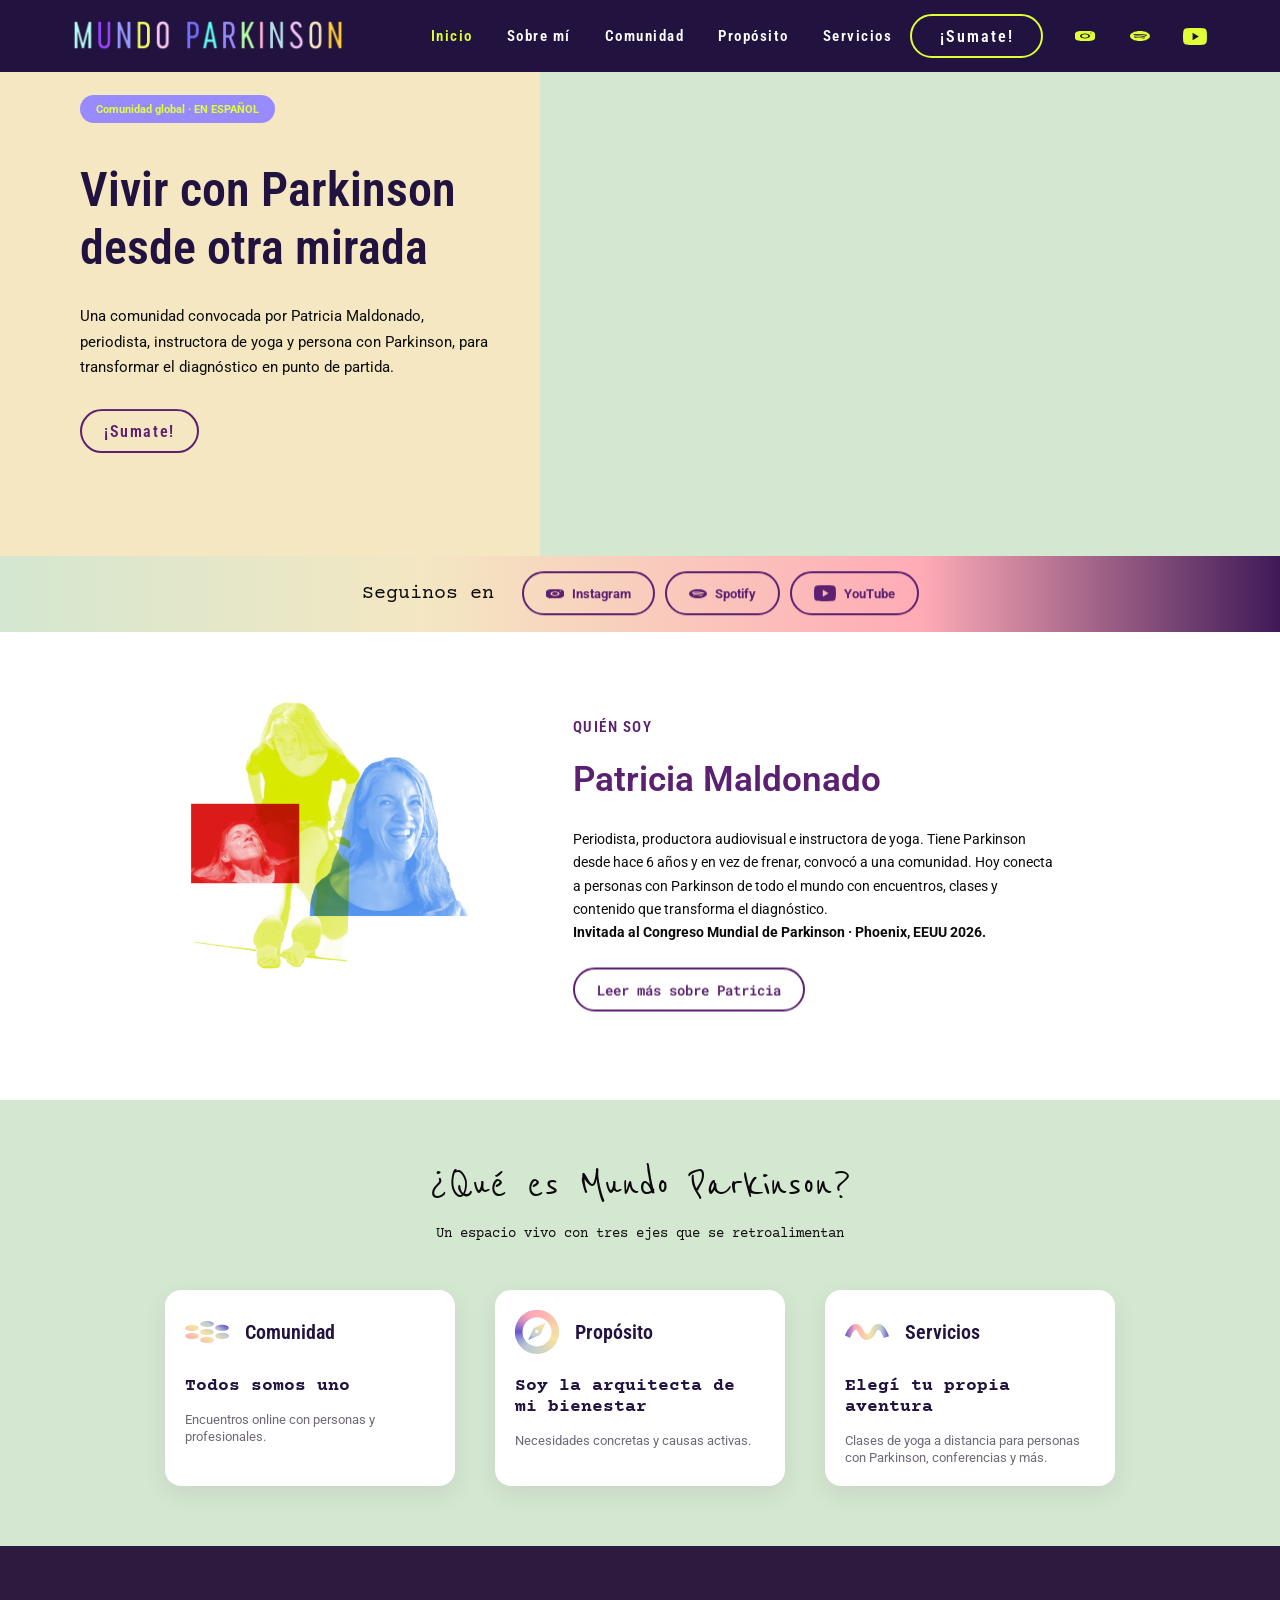
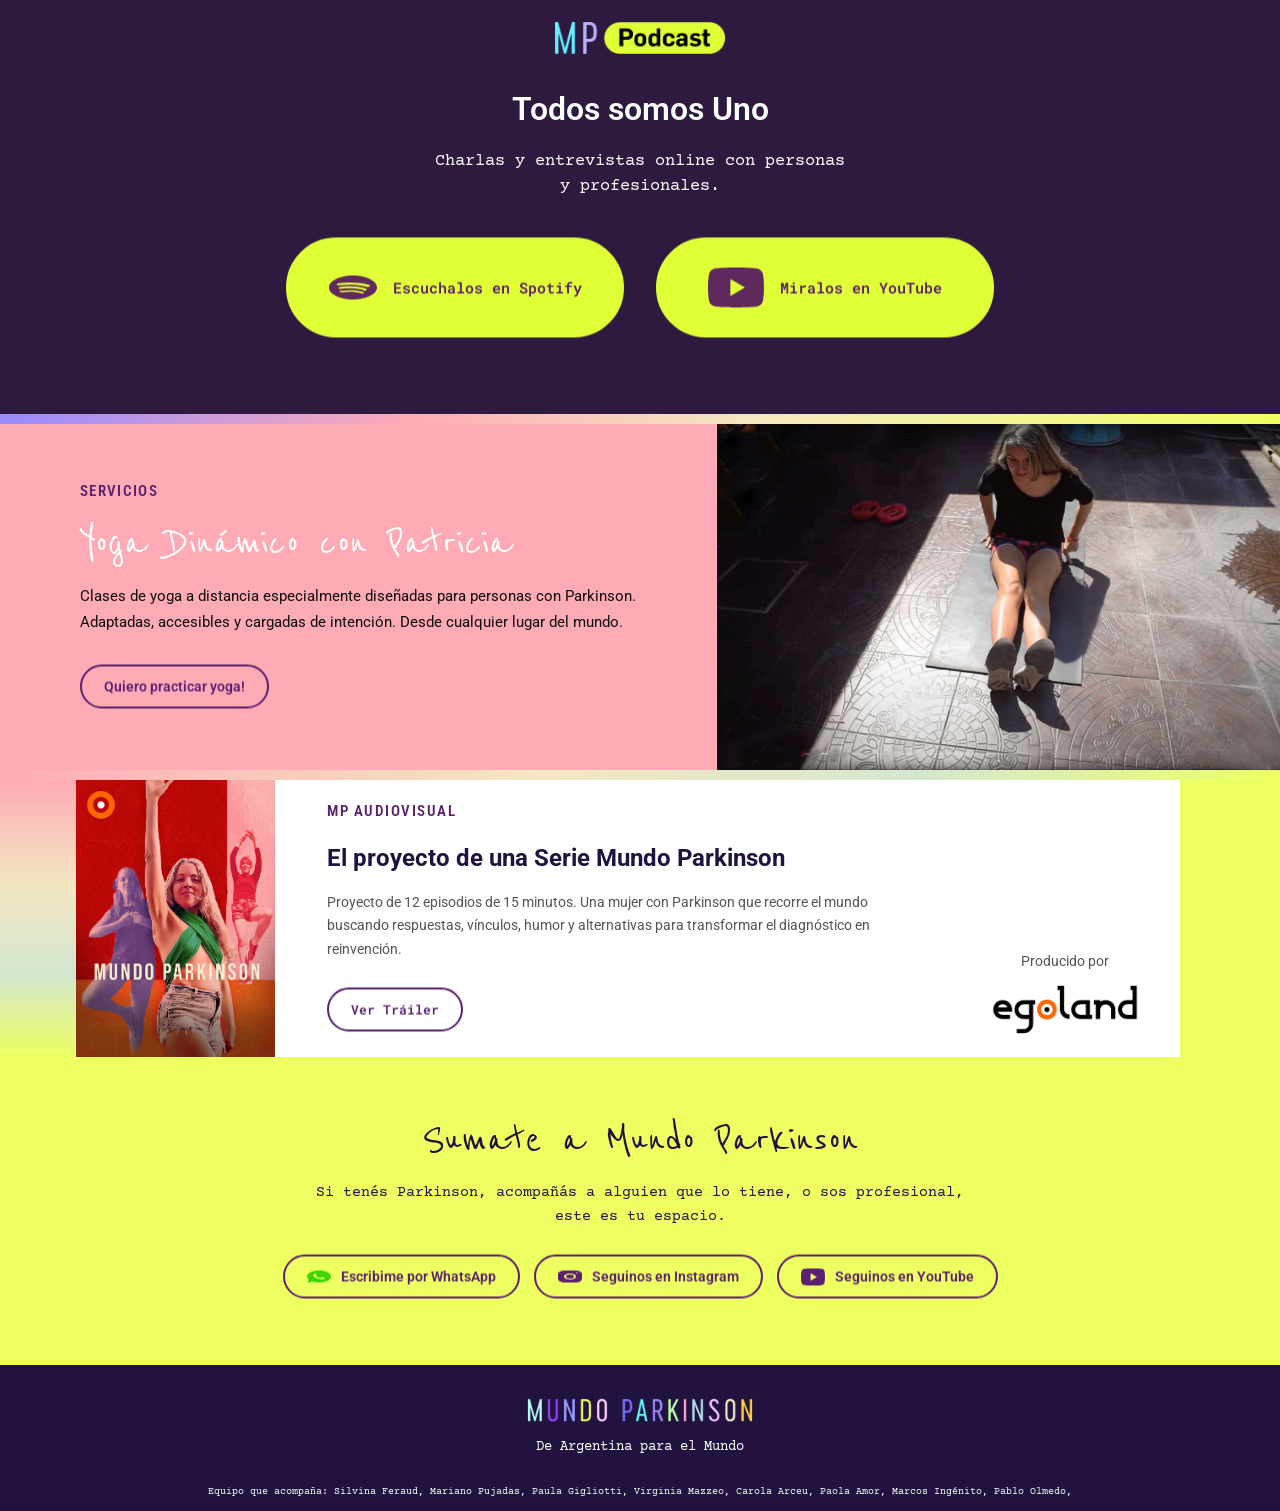
==== index.html @ 8f0741c2 "Open Graph" ====
<!DOCTYPE html>
<html lang="es">
<head>
  <meta charset="UTF-8">
  <meta name="viewport" content="width=device-width, initial-scale=1.0">
  <meta name="theme-color" content="#22123F">
  <style>
    html,
    body {
      background: #22123F;
    }
  </style>
  <link rel="icon" href="assets/logos/favicon.png" type="image/png">

  <title>Mundo Parkinson</title>
  <meta
    name="description"
    content="Mundo Parkinson: comunidad, propósito y servicios para vivir con Parkinson desde otra mirada."
  >
  <meta property="og:title" content="Mundo Parkinson">
  <meta property="og:description" content="Transformando el diagnóstico en bienestar compartido.">
  <meta property="og:image" content="assets/images/OG-Image_1200×630.jpg">
  <meta property="og:type" content="website">
  <meta name="twitter:card" content="summary_large_image">
  <meta name="twitter:image" content="assets/images/OG-Image_1200×630.jpg">

  <link rel="preconnect" href="https://fonts.googleapis.com">
  <link rel="preconnect" href="https://fonts.gstatic.com" crossorigin>

  <link
    href="https://fonts.googleapis.com/css2?family=Courier+Prime:wght@400;700&family=Reenie+Beanie&family=Roboto:wght@400;500;600;700&family=Roboto+Condensed:wght@400;500;600;700&family=Roboto+Mono:wght@400;500;600&display=swap"
    rel="stylesheet"
  >

  <link rel="stylesheet" href="css/styles.css">
</head>

<body>

  <!-- HEADER -->
  <header class="site-header">
    <div class="header-inner">

      <a class="brand" href="index.html" aria-label="Mundo Parkinson, inicio">
        <img
          src="assets/logos/logo-mundo-parkinson.png"
          alt="Mundo Parkinson"
        >
      </a>

      <nav class="desktop-nav" aria-label="Navegación principal">
        <a class="active" href="index.html">Inicio</a>
        <a href="sobre-mi.html">Sobre mí</a>
        <a href="comunidad.html">Comunidad</a>
        <a href="proposito.html">Propósito</a>
        <a href="servicios.html">Servicios</a>
      </nav>

      <div class="header-actions">
        <a
          class="button button-header"
          href="https://wa.me/5491126805409"
          target="_blank"
          rel="noopener noreferrer"
        >
          ¡Sumate!
        </a>

        <div class="header-socials" aria-label="Redes sociales">
          <a
            href="https://www.instagram.com/mundo.parkinson/"
            target="_blank"
            rel="noopener noreferrer"
            aria-label="Instagram de Mundo Parkinson"
          >
            <img src="assets/icons/instagram.svg" alt="">
          </a>

          <a
            href="https://open.spotify.com/show/033FKIcTWqpeho6zZpF9n4?si=5384ccea46114332"
            target="_blank"
            rel="noopener noreferrer"
            aria-label="Spotify de Mundo Parkinson"
          >
            <img src="assets/icons/spotify.svg" alt="">
          </a>

          <a
            href="https://www.youtube.com/@mundo.parkinson"
            target="_blank"
            rel="noopener noreferrer"
            aria-label="YouTube de Mundo Parkinson"
          >
            <img src="assets/icons/youtube.svg" alt="">
          </a>
        </div>
      </div>

      <button
        class="menu-toggle"
        type="button"
        aria-label="Abrir menú"
        aria-expanded="false"
        aria-controls="mobile-menu"
      >
        <span></span>
        <span></span>
        <span></span>
      </button>

    </div>

    <nav
      class="mobile-menu"
      id="mobile-menu"
      aria-label="Navegación móvil"
    >
      <a class="active" href="index.html">Inicio</a>
      <a href="sobre-mi.html">Sobre mí</a>
      <a href="comunidad.html">Comunidad</a>
      <a href="proposito.html">Propósito</a>
      <a href="servicios.html">Servicios</a>

      <a
        class="button button-mobile-whatsapp"
        href="https://wa.me/5491126805409"
        target="_blank"
        rel="noopener noreferrer"
      >
        Escribime por WhatsApp
      </a>
    </nav>
  </header>


  <main>

    <!-- HERO -->
    <section class="hero">
      <div class="hero-copy">

        <p class="eyebrow">
          Comunidad global · EN ESPAÑOL
        </p>

        <h1>
          Vivir con Parkinson
          <span>desde otra mirada</span>
        </h1>

        <p class="hero-description">
          Una comunidad convocada por Patricia Maldonado, periodista,
          instructora de yoga y persona con Parkinson, para transformar
          el diagnóstico en punto de partida.
        </p>

        <a class="button button-outline" href="#">
          ¡Sumate!
        </a>

      </div>

      <div class="hero-image">
        <img
          src="assets/images/hero-home.png"
          alt="Patricia Maldonado en diferentes momentos de su vida"
        >
      </div>
    </section>


    <!-- BANDA DE REDES -->
    <section class="social-strip" aria-label="Redes sociales">
      <div class="social-strip-inner">

        <p>Seguinos en</p>

        <div class="social-strip-links">

          <a
            class="social-pill"
            href="https://www.instagram.com/mundo.parkinson/"
            target="_blank"
            rel="noopener noreferrer"
          >
            <img src="assets/icons/instagram-violeta.svg" alt="">
            Instagram
          </a>

          <a
            class="social-pill"
            href="https://open.spotify.com/show/033FKIcTWqpeho6zZpF9n4?si=5384ccea46114332"
            target="_blank"
            rel="noopener noreferrer"
          >
            <img src="assets/icons/spotify-violeta.svg" alt="">
            Spotify
          </a>

          <a
            class="social-pill"
            href="https://www.youtube.com/@mundo.parkinson"
            target="_blank"
            rel="noopener noreferrer"
          >
            <img src="assets/icons/youtube-violeta.svg" alt="">
            YouTube
          </a>

        </div>
      </div>
    </section>


    <!-- QUIÉN SOY -->
    <section class="about-home">
      <div class="section-container about-home-grid">

        <div class="about-home-media">
          <div class="about-home-carousel">
            <div class="about-home-slide is-active">
              <img
                src="assets/images/patricia-home.png"
                alt="Composición fotográfica de Patricia Maldonado"
              >
            </div>
          </div>
        </div>

        <div class="about-home-copy">

          <p class="section-label">QUIÉN SOY</p>

          <h2>Patricia Maldonado</h2>

          <p>
            Periodista, productora audiovisual e instructora de yoga.
            Tiene Parkinson desde hace 6 años y en vez de frenar, convocó
            a una comunidad. Hoy conecta a personas con Parkinson de todo
            el mundo con encuentros, clases y contenido que transforma
            el diagnóstico.
          </p>

          <p class="featured-note">
            Invitada al Congreso Mundial de Parkinson · Phoenix, EEUU 2026.
          </p>

          <a class="button button-outline" href="sobre-mi.html">
            Leer más sobre Patricia
          </a>

        </div>
      </div>
    </section>


    <!-- PILARES -->
    <section class="pillars">
      <div class="section-container">

        <div class="pillars-heading">
          <h2 class="gesture-title">¿Qué es Mundo Parkinson?</h2>

          <p>
            Un espacio vivo con tres ejes que se retroalimentan
          </p>
        </div>

        <div class="pillar-grid">

          <a class="pillar-card" href="comunidad.html">
            <div class="pillar-card-heading">
              <img
                src="assets/icons/comunidad.svg"
                alt=""
              >
              <h3>Comunidad</h3>
            </div>

            <h4>Todos somos uno</h4>

            <p>
              Encuentros online con personas y profesionales.
            </p>
          </a>


          <a class="pillar-card" href="proposito.html">
            <div class="pillar-card-heading">
              <img
                src="assets/icons/proposito.png"
                alt=""
              >
              <h3>Propósito</h3>
            </div>

            <h4>Soy la arquitecta de mi bienestar</h4>

            <p>
              Necesidades concretas y causas activas.
            </p>
          </a>


          <a class="pillar-card" href="servicios.html">
            <div class="pillar-card-heading">
              <img
                class="pillar-icon-wide"
                src="assets/icons/servicios.svg"
                alt=""
              >
              <h3>Servicios</h3>
            </div>

            <h4>Elegí tu propia aventura</h4>

            <p>
              Clases de yoga a distancia para personas con Parkinson,
              conferencias y más.
            </p>
          </a>

        </div>
      </div>
    </section>


    <!-- MP PODCAST -->
    <section class="podcast-home">
      <div class="section-container podcast-home-inner">

        <img
          class="podcast-logo"
          src="assets/logos/mp-podcast.png"
          alt="MP Podcast"
        >

        <h2>Todos somos Uno</h2>

        <p>
          Charlas y entrevistas online con personas y profesionales.
        </p>

        <div class="podcast-actions">

          <a
            class="media-button button-yellow"
            href="https://open.spotify.com/show/033FKIcTWqpeho6zZpF9n4?si=5384ccea46114332"
            target="_blank"
            rel="noopener noreferrer"
          >
            <span class="media-button-icon">
              <img src="assets/icons/spotify-fluo.svg" alt="">
            </span>
            Escuchalos en Spotify
          </a>

          <a
            class="media-button button-yellow"
            href="https://www.youtube.com/@mundo.parkinson"
            target="_blank"
            rel="noopener noreferrer"
          >
            <span class="media-button-icon">
              <img src="assets/icons/youtube-fluo.svg" alt="">
            </span>
            Miralos en YouTube
          </a>

        </div>
      </div>
    </section>


    <!-- TRANSICIÓN PODCAST / YOGA -->
    <div class="podcast-yoga-transition" aria-hidden="true"></div>


    <!-- YOGA -->
    <section class="yoga-home">

      <div class="yoga-home-copy">

        <p class="section-label">SERVICIOS</p>

        <h2 class="gesture-title">Yoga Dinámico con Patricia</h2>

        <p>
          Clases de yoga a distancia especialmente diseñadas para
          personas con Parkinson. Adaptadas, accesibles y cargadas
          de intención. Desde cualquier lugar del mundo.
        </p>

        <a class="button button-light" href="servicios.html">
          Quiero practicar yoga!
        </a>

      </div>

      <div class="yoga-home-image">
        <div class="yoga-slideshow" aria-label="Imágenes de Yoga con Patricia">
          <div class="yoga-slide is-active is-ready">
            <img
              src="assets/images/yoga-home.jpg"
              alt="Patricia realizando una práctica de yoga"
            >
          </div>

          <div class="yoga-slide">
            <img
              data-src="assets/images/yoga-home-2.png"
              alt="Patricia realizando una práctica de yoga"
            >
          </div>

          <div class="yoga-slide">
            <img
              data-src="assets/images/yoga-home-3.png"
              alt="Patricia realizando una práctica de yoga"
            >
          </div>
        </div>
      </div>

    </section>


    <!-- SERIE -->
    <section class="series-wrapper">

      <div class="series-transition" aria-hidden="true"></div>

      <article class="series-home">

        <div class="series-poster">
          <img
            src="assets/images/poster-serie.jpg"
            alt="Póster de la serie Mundo Parkinson"
          >
        </div>

        <div class="series-copy">

          <p class="section-label">MP AUDIOVISUAL</p>

          <h2>
            El proyecto de una Serie Mundo Parkinson
          </h2>

          <p>
            Proyecto de 12 episodios de 15 minutos. Una mujer con Parkinson
            que recorre el mundo buscando respuestas, vínculos, humor y
            alternativas para transformar el diagnóstico en reinvención.
          </p>

          <a
            class="button button-small-outline"
            href="https://www.youtube.com/watch?v=wwQKUENjy3w&t=10s"
            target="_blank"
            rel="noopener noreferrer"
          >
            Ver Tráiler
          </a>

        </div>

        <div class="series-production">

          <p>Producido por</p>

          <img
            src="assets/logos/egoland.png"
            alt="Egoland"
          >

        </div>

        <div class="series-yellow-edge" aria-hidden="true"></div>

      </article>
    </section>


    <!-- SUMATE -->
    <section class="join-home">
      <div class="section-container join-home-inner">

        <h2 class="gesture-title">Sumate a Mundo Parkinson</h2>

        <p>
          Si tenés Parkinson, acompañás a alguien que lo tiene,
          o sos profesional, este es tu espacio.
        </p>

        <div class="join-actions">

          <a
            class="join-button join-button-white"
            href="https://wa.me/5491126805409"
            target="_blank"
            rel="noopener noreferrer"
          >
            <img src="assets/icons/whatsapp.svg" alt="">
            Escribime por WhatsApp
          </a>

          <a
            class="join-button"
            href="https://www.instagram.com/mundo.parkinson/"
            target="_blank"
            rel="noopener noreferrer"
          >
            <img src="assets/icons/instagram-violeta.svg" alt="">
            Seguinos en Instagram
          </a>

          <a
            class="join-button"
            href="https://www.youtube.com/@mundo.parkinson"
            target="_blank"
            rel="noopener noreferrer"
          >
            <img src="assets/icons/youtube-violeta.svg" alt="">
            Seguinos en YouTube
          </a>

        </div>
      </div>
    </section>

  </main>


  <!-- FOOTER -->
  <footer class="site-footer home-footer">
    <div class="footer-main">
      <img
        class="footer-logo"
        src="assets/logos/logo-mundo-parkinson.png"
        alt="Mundo Parkinson"
      >

      <p>De Argentina para el Mundo</p>
    </div>

    <div class="footer-team">
      Equipo que acompaña: Silvina Feraud, Mariano Pujadas, Paula Gigliotti, Virginia Mazzeo, Carola Arceu, Paola Amor, Marcos Ingénito, Pablo Olmedo,
    </div>
  </footer>


  <script src="js/main.js"></script>
</body>
</html>
---- css/styles.css ----
:root {
  --violeta-header: #22123F;
  --violeta-botones: #5B2070;
  --verde-agua: #D4E7D0;
  --rosa: #FFABB6;
  --crema: #F4E7C2;
  --amarillo: #EDFF61;
  --amarillo-fluo: #E0FF37;
  --violeta-azulado-logo: #968CFF;
  --blanco: #ffffff;
  --negro: #0b0b0b;
}

*,
*::before,
*::after {
  box-sizing: border-box;
}

html {
  scroll-behavior: smooth;
  background: var(--violeta-header);
}

body {
  margin: 0;
  color: var(--negro);
  font-family: "Roboto", Arial, sans-serif;
  background: var(--violeta-header);
}

.motion-enhanced.motion-page-enter main,
.motion-enhanced.motion-page-enter .site-footer {
  animation: pageFadeIn 400ms cubic-bezier(.22,.61,.36,1) both;
}

@keyframes pageFadeIn {
  from {
    opacity: 0;
  }

  to {
    opacity: 1;
  }
}

img {
  display: block;
  max-width: 100%;
}

a {
  color: inherit;
  text-decoration: none;
}

.content-title {
  max-width: 617px;
  margin: 0 0 50px;
  color: #22123F;
  font-family: "Roboto Condensed", Arial, sans-serif;
  font-size: 38px;
  font-weight: 600;
  line-height: 1.18;
}

.gesture-title {
  font-family: "Reenie Beanie", cursive;
  font-size: 46px;
  font-weight: 400;
  line-height: 1;
}

.section-label {
  margin: 0 0 14px;
  color: var(--violeta-botones);
  font-family: "Roboto Condensed", Arial, sans-serif;
  font-size: 15px;
  font-weight: 600;
  line-height: 1.2;
  letter-spacing: 1.5px;
}

.button,
.button-outline,
.button-small-outline,
.media-button,
.social-pill,
.join-button {
  display: inline-flex;
  width: fit-content;
  max-width: 100%;
  align-items: center;
  justify-content: center;
  min-height: 44px;
  padding: 0 22px;
  border: 2px solid var(--violeta-botones);
  border-radius: 999px;
  transition: transform 180ms ease, background-color 180ms ease, color 180ms ease;
}

a.button:hover,
a.button:focus-visible,
a.button-outline:hover,
a.button-outline:focus-visible,
a.button-small-outline:hover,
a.button-small-outline:focus-visible,
a.media-button:hover,
a.media-button:focus-visible,
a.social-pill:hover,
a.social-pill:focus-visible,
a.join-button:hover,
a.join-button:focus-visible {
  color: var(--button-hover-color, var(--blanco));
  background: var(--button-hover-bg, var(--violeta-botones));
  border-width: 2px;
  border-style: solid;
  transform: translateY(-2px);
}

.motion-enhanced .content-motion-button {
  --content-button-reveal-y: 12px;
  --content-button-parallax-y: 0px;
  --content-button-motion-y: calc(var(--content-button-reveal-y) + var(--content-button-parallax-y));
  opacity: 0;
  transform: translate3d(0, var(--content-button-motion-y), 0);
  transition: opacity 460ms cubic-bezier(.22,.61,.36,1), transform 460ms cubic-bezier(.22,.61,.36,1), background-color 180ms ease, color 180ms ease;
  will-change: opacity, transform;
}

.motion-enhanced .content-motion-button.is-visible {
  --content-button-reveal-y: 0px;
  opacity: 1;
}

.motion-enhanced a.content-motion-button:hover,
.motion-enhanced a.content-motion-button:focus-visible {
  transform: translate3d(0, calc(var(--content-button-motion-y, 0px) - 2px), 0);
}

.motion-enhanced a.content-motion-button:active {
  transform: translate3d(0, var(--content-button-motion-y, 0px), 0) scale(.985);
  transition-duration: 90ms;
}

.button img,
.button-outline img,
.button-small-outline img,
.media-button img,
.social-pill img,
.join-button img {
  flex: 0 0 auto;
  object-fit: contain;
  transition: filter 180ms ease;
}

a.button:hover img,
a.button:focus-visible img,
a.button-outline:hover img,
a.button-outline:focus-visible img,
a.button-small-outline:hover img,
a.button-small-outline:focus-visible img,
a.media-button:hover img,
a.media-button:focus-visible img,
a.social-pill:hover img,
a.social-pill:focus-visible img,
a.join-button:hover img,
a.join-button:focus-visible img {
  filter: var(--button-icon-hover-filter, brightness(0) invert(1));
}

.button-yellow {
  --button-hover-bg: var(--violeta-botones);
  --button-hover-color: var(--blanco);
  --button-icon-hover-filter: brightness(0) invert(1);
  border-color: var(--amarillo-fluo);
  color: var(--violeta-botones);
  background: var(--amarillo-fluo);
}

.button-yellow:hover,
.button-yellow:focus-visible {
  border-color: var(--violeta-botones);
}

.button-yellow img {
  filter: brightness(0) saturate(100%) invert(18%) sepia(51%) saturate(1431%) hue-rotate(264deg) brightness(88%) contrast(89%);
}

.site-header {
  position: sticky;
  top: 0;
  z-index: 100;
  background: var(--violeta-header);
}

.header-inner {
  display: flex;
  align-items: center;
  justify-content: space-between;
  min-height: 64px;
  padding: 0 20px;
  gap: 18px;
}

.brand {
  display: inline-flex;
  align-items: center;
  min-height: 44px;
  transition: transform 180ms ease;
}

.brand:hover {
  transform: translateY(-2px);
}

.brand img {
  width: 205px;
  max-height: 44px;
  object-fit: contain;
}

.desktop-nav,
.header-actions {
  display: none;
}

.menu-toggle {
  display: inline-flex;
  flex-direction: column;
  align-items: center;
  justify-content: center;
  width: 48px;
  height: 48px;
  padding: 0;
  border: 2px solid var(--amarillo-fluo);
  border-radius: 999px;
  background: transparent;
  cursor: pointer;
}

.menu-toggle span {
  display: block;
  width: 20px;
  height: 2px;
  margin: 3px 0;
  border-radius: 999px;
  background: var(--amarillo-fluo);
  transition: transform 180ms ease, opacity 180ms ease;
}

.menu-toggle.is-open span:nth-child(1) {
  transform: translateY(8px) rotate(45deg);
}

.menu-toggle.is-open span:nth-child(2) {
  opacity: 0;
}

.menu-toggle.is-open span:nth-child(3) {
  transform: translateY(-8px) rotate(-45deg);
}

.mobile-menu {
  display: none;
  padding: 8px 20px 22px;
  background: var(--violeta-header);
  border-top: 1px solid rgba(224, 255, 55, 0.22);
}

.mobile-menu.is-open {
  display: grid;
  gap: 6px;
}

.mobile-menu a {
  display: flex;
  align-items: center;
  min-height: 44px;
  padding: 0 14px;
  border-radius: 999px;
  color: var(--blanco);
  font-family: "Roboto Condensed", Arial, sans-serif;
  font-size: 16px;
  font-weight: 600;
  letter-spacing: 1.2px;
}

.mobile-menu a.active {
  color: var(--amarillo-fluo);
}

.mobile-menu a:hover,
.mobile-menu a:focus-visible {
  color: var(--violeta-header);
  background: var(--amarillo-fluo);
  transform: translateY(-2px);
}

.mobile-menu .button-mobile-whatsapp {
  --button-hover-bg: var(--amarillo-fluo);
  --button-hover-color: var(--violeta-header);
  width: fit-content;
  min-width: 60%;
  max-width: 70%;
  justify-content: center;
  align-self: flex-start;
  margin-top: 16px;
  padding: 0 22px;
  border: 2px solid var(--amarillo-fluo);
  color: var(--amarillo-fluo);
}

.hero {
  display: flex;
  flex-direction: column;
  background: var(--crema);
  margin-top: 0;
}

.hero-image {
  position: relative;
  overflow: hidden;
  order: 1;
  aspect-ratio: 2162 / 1517;
  min-height: 0;
  margin: 0;
  border: 0;
  background: transparent;
}

.hero-image img {
  position: absolute;
  top: 50%;
  left: 0;
  display: block;
  width: 100%;
  height: 110%;
  min-height: 0;
  object-fit: cover;
  object-position: center 38%;
}

.hero-image img,
.hero-motion {
  transform: translate3d(0, calc(-50% + var(--hero-parallax-y, 0px)), 0);
  animation: heroBreathing 8s ease-in-out infinite;
  will-change: transform;
}

@keyframes heroBreathing {
  0%,
  100% {
    transform: translate3d(0, calc(-50% + var(--hero-parallax-y, 0px) - 5px), 0);
  }

  50% {
    transform: translate3d(0, calc(-50% + var(--hero-parallax-y, 0px) + 5px), 0);
  }
}

@media (prefers-reduced-motion: reduce) {
  .hero-image img,
  .hero-motion {
    animation: none;
    transform: translate3d(0, -50%, 0);
    will-change: auto;
  }
}

.hero-copy {
  display: flex;
  flex-direction: column;
  align-items: flex-start;
  order: 2;
  padding: 42px 24px 48px;
  background: var(--crema);
}

.eyebrow {
  display: inline-flex;
  width: fit-content;
  max-width: 100%;
  align-items: center;
  min-height: 28px;
  margin: 0 0 26px;
  padding: 0 16px;
  border-radius: 999px;
  color: var(--amarillo-fluo);
  background: #988BFF;
  font-size: 11px;
  font-weight: 700;
  line-height: 1;
}

.hero h1 {
  max-width: 520px;
  margin: 0;
  color: var(--violeta-header);
  font-family: "Roboto Condensed", Arial, sans-serif;
  font-size: 40px;
  font-weight: 600;
  line-height: 1.12;
}

.hero h1 span {
  display: block;
}

.hero-description {
  max-width: 500px;
  margin: 28px 0 30px;
  font-size: 15px;
  line-height: 1.7;
}

.hero .button-outline {
  color: var(--violeta-botones);
  background: transparent;
  font-family: "Roboto Condensed", Arial, sans-serif;
  font-size: 16px;
  font-weight: 600;
  letter-spacing: 1.6px;
}

.social-strip {
  background: linear-gradient(
    90deg,
    var(--verde-agua) 0%,
    var(--crema) 33%,
    var(--rosa) 72%,
    rgba(91, 32, 112, 0.5) 100%
  );
}

.social-strip-inner {
  display: flex;
  flex-wrap: wrap;
  align-items: center;
  justify-content: center;
  gap: 14px 18px;
  min-height: 76px;
  padding: 16px 20px;
}

.social-strip p {
  margin: 0;
  font-family: "Courier Prime", "Courier New", monospace;
  font-size: 20px;
  line-height: 1.2;
}

.social-strip-links {
  display: flex;
  flex-wrap: wrap;
  justify-content: center;
  gap: 10px;
}

.social-pill {
  gap: 8px;
  color: var(--violeta-botones);
  background: transparent;
  font-family: "Roboto", Arial, sans-serif;
  font-size: 13px;
  font-weight: 700;
}

.social-pill img {
  width: 18px;
  height: 18px;
  object-fit: contain;
}

.social-pill img[src$="youtube-violeta.svg"] {
  width: 22px;
  height: 16px;
}

.about-home {
  background: var(--blanco);
}

.about-home-grid {
  display: grid;
  gap: 48px;
  padding: 64px 24px 72px;
}

.about-home-media {
  display: flex;
  align-items: center;
  justify-content: center;
}

.about-home-carousel {
  position: relative;
  width: min(100%, 370px);
  aspect-ratio: 37 / 34;
  overflow: hidden;
  background: var(--blanco);
}

.about-home-slide {
  position: absolute;
  inset: 0;
  opacity: 0;
}

.about-home-slide.is-active {
  opacity: 1;
}

.about-home-slide img {
  width: 100%;
  height: 100%;
  object-fit: contain;
}

.motion-enhanced .about-home-slide img.home-about-motion {
  opacity: 0;
  transform: translate3d(0, calc(12px + var(--about-parallax-y, 0px)), 0);
  transition: opacity 520ms cubic-bezier(.22,.61,.36,1), transform 520ms cubic-bezier(.22,.61,.36,1);
  will-change: opacity, transform;
}

.motion-enhanced .about-home-slide img.home-about-motion.is-visible {
  opacity: 1;
  transform: translate3d(0, var(--about-parallax-y, 0px), 0);
}

.about-home-copy {
  display: flex;
  flex-direction: column;
  align-items: flex-start;
  max-width: 500px;
}

.about-home .section-label {
  margin: 0 0 24px;
  color: var(--violeta-botones);
  font-family: "Roboto Condensed", Arial, sans-serif;
  font-size: 15px;
  font-weight: 600;
  letter-spacing: 1.5px;
}

.about-home h2 {
  margin: 0 0 28px;
  color: var(--violeta-botones);
  font-family: "Roboto", Arial, sans-serif;
  font-size: 32px;
  font-weight: 600;
  line-height: 1.16;
}

.about-home-copy p:not(.section-label) {
  max-width: 500px;
  margin: 0;
  font-size: 14px;
  line-height: 1.66;
}

.about-home-copy .featured-note {
  margin-top: 22px;
  font-weight: 700;
}

.about-home .button-outline {
  margin-top: 26px;
  color: var(--violeta-botones);
  background: transparent;
  font-family: "Roboto Mono", "Courier New", monospace;
  font-size: 14px;
  font-weight: 600;
}

.pillars {
  background: var(--verde-agua);
}

.pillars .section-container {
  max-width: 1110px;
  margin: 0 auto;
  padding: 64px 24px 72px;
}

.pillars-heading {
  max-width: 720px;
  margin: 0 auto 44px;
  text-align: center;
}

.pillars-heading h2 {
  margin: 0;
  color: var(--negro);
}

.pillars-heading p {
  margin: 16px 0 0;
  color: var(--negro);
  font-family: "Courier Prime", "Courier New", monospace;
  font-size: 14px;
  line-height: 1.45;
}

.pillar-grid {
  display: grid;
  grid-template-columns: 1fr;
  gap: 24px;
}

.pillar-card {
  display: flex;
  min-height: 191px;
  cursor: pointer;
  flex-direction: column;
  padding: 20px;
  border-radius: 16px;
  background: var(--blanco);
  box-shadow: 0 8px 24px rgba(34, 18, 63, 0.08);
  transition: transform 180ms ease, box-shadow 180ms ease;
}

.pillar-card:hover,
.pillar-card:focus-visible {
  transform: translateY(-4px);
  box-shadow: 0 14px 34px rgba(34, 18, 63, 0.16);
}

.pillar-card-heading {
  display: grid;
  grid-template-columns: 44px minmax(0, 1fr);
  align-items: center;
  gap: 16px;
  margin-bottom: 22px;
}

.pillar-card-heading img {
  width: 100%;
  height: 44px;
  object-fit: contain;
}

.pillar-card-heading .pillar-icon-wide {
  width: 100%;
}

.pillar-card h3 {
  margin: 0;
  color: var(--violeta-header);
  font-family: "Roboto Condensed", Arial, sans-serif;
  font-size: 20px;
  font-weight: 600;
  line-height: 1.15;
}

.pillar-card h4 {
  margin: 0 0 14px;
  color: var(--violeta-header);
  font-family: "Courier Prime", "Courier New", monospace;
  font-size: 18px;
  font-weight: 700;
  line-height: 1.15;
}

.pillar-card p {
  margin: 0;
  color: #6E6878;
  font-size: 13px;
  line-height: 1.32;
}

.podcast-home {
  background: #2D1A3E;
  color: var(--blanco);
}

.podcast-home-inner {
  display: flex;
  flex-direction: column;
  align-items: center;
  max-width: 900px;
  margin: 0 auto;
  padding: 72px 24px 78px;
  text-align: center;
}

.podcast-logo {
  width: 170px;
  max-height: 40px;
  object-fit: contain;
  margin-bottom: 36px;
}

.podcast-home h2 {
  margin: 0;
  color: var(--blanco);
  font-family: "Roboto", Arial, sans-serif;
  font-size: 32px;
  font-weight: 600;
  line-height: 1.2;
}

.podcast-home p {
  max-width: 410px;
  margin: 22px 0 0;
  color: var(--blanco);
  font-family: "Courier Prime", "Courier New", monospace;
  font-size: 17px;
  line-height: 1.45;
}

.podcast-actions {
  display: flex;
  flex-direction: column;
  align-items: center;
  gap: 18px;
  width: 100%;
  margin-top: 40px;
}

.podcast-home .media-button {
  gap: 16px;
  width: min(100%, 338px);
  min-height: 86px;
  font-family: "Roboto Mono", "Courier New", monospace;
  font-size: 15px;
  font-weight: 600;
}

.media-button-icon {
  display: inline-flex;
  align-items: center;
  justify-content: center;
  flex: 0 0 auto;
}

.media-button-icon img {
  width: 48px;
  height: 48px;
  object-fit: contain;
}

.media-button-icon img[src$="youtube-fluo.svg"] {
  width: 56px;
  height: 40px;
}

.community-hero {
  min-height: 180px;
  background:
    linear-gradient(115deg, rgba(212, 231, 208, 0.96) 0%, rgba(244, 231, 194, 0.9) 38%, rgba(255, 171, 182, 0.86) 72%, rgba(91, 32, 112, 0.42) 100%),
    var(--verde-agua);
}

.community-page {
  background: var(--blanco);
}

.community-page-inner {
  max-width: 820px;
  padding: 64px 24px 82px;
}

.community-subtitle {
  max-width: 617px;
  margin: 0;
  color: var(--negro);
  font-family: "Roboto", Arial, sans-serif;
  font-size: 15px;
  line-height: 1.66;
}

.community-podcast-logo {
  width: 233px;
  max-width: 100%;
  height: auto;
  margin-top: 58px;
  object-fit: contain;
}

.community-body {
  margin-top: 38px;
}

.community-body > p {
  max-width: 650px;
  margin: 0;
  color: var(--negro);
  font-size: 16px;
  line-height: 1.66;
}

.community-actions {
  display: flex;
  flex-direction: column;
  gap: 18px;
  margin-top: 34px;
}

.community-media-button {
  gap: 16px;
  width: min(100%, 338px);
  min-height: 100px;
  font-family: "Roboto Mono", "Courier New", monospace;
  font-size: 15px;
  font-weight: 600;
}

.community-topics {
  margin-top: 58px;
}

.community-topics p {
  max-width: 658px;
  margin: 0;
  color: var(--violeta-header);
  font-family: "Courier Prime", "Courier New", monospace;
  font-size: 19px;
  line-height: 1.45;
}

.purpose-hero {
  display: flex;
  min-height: 260px;
  flex-direction: column;
  align-items: center;
  justify-content: center;
  gap: 14px;
  padding: 48px 24px;
  background:
    linear-gradient(110deg, var(--verde-agua) 0%, var(--crema) 30%, var(--rosa) 64%, rgba(152, 139, 255, 0.72) 100%),
    var(--verde-agua);
  text-align: center;
}

.purpose-hero-logo {
  width: min(100%, 360px);
  max-width: calc(100vw - 48px);
  height: auto;
  object-fit: contain;
}

.purpose-page {
  background: var(--blanco);
}

.purpose-page-grid {
  display: grid;
  gap: 56px;
  max-width: 1280px;
  margin: 0 auto;
  padding: 64px 24px 82px;
}

.purpose-main {
  width: 100%;
  min-width: 0;
  max-width: 516px;
}

.purpose-icon {
  width: 118px;
  height: 118px;
  object-fit: contain;
}

.purpose-main blockquote {
  margin: 34px 0 0;
  color: #7370FF;
}

.purpose-main blockquote p {
  margin: 0;
}

.purpose-main cite {
  display: block;
  margin-top: 16px;
  color: #7370FF;
  font-family: "Roboto Condensed", Arial, sans-serif;
  font-size: 14px;
  font-style: normal;
  font-weight: 600;
  letter-spacing: 1.4px;
}

.purpose-copy {
  margin-top: 48px;
}

.purpose-copy p {
  margin: 0;
  color: var(--negro);
  font-size: 15px;
  line-height: 1.66;
}

.purpose-challenges {
  margin-top: 42px;
}

.purpose-challenges ul {
  display: grid;
  gap: 10px;
  margin: 0;
  padding: 0;
  list-style: none;
}

.purpose-challenges li {
  padding-left: 22px;
  color: var(--violeta-header);
  font-family: "Courier Prime", "Courier New", monospace;
  font-size: 17px;
  line-height: 1.35;
  position: relative;
}

.purpose-challenges li::before {
  position: absolute;
  left: 0;
  top: 0.43em;
  width: 9px;
  height: 9px;
  border: 2px solid #F4C46A;
  border-radius: 50%;
  content: "";
}

.podcast-yoga-transition {
  height: 10px;
  background: linear-gradient(
    90deg,
    #988BFF 0%,
    var(--rosa) 32%,
    var(--crema) 58%,
    var(--amarillo) 100%
  );
}

.yoga-home {
  display: grid;
  background: var(--rosa);
}

.yoga-home-copy {
  display: flex;
  flex-direction: column;
  align-items: flex-start;
  padding: 56px 24px 64px;
}

.yoga-home .section-label {
  margin: 0 0 18px;
  color: var(--violeta-botones);
  font-family: "Roboto Condensed", Arial, sans-serif;
  font-size: 15px;
  font-weight: 600;
  letter-spacing: 1.35px;
}

.yoga-home h2 {
  margin: 0 0 18px;
  color: var(--blanco);
}

.yoga-home-copy > p:not(.section-label) {
  max-width: 596px;
  margin: 0;
  color: var(--negro);
  font-size: 15px;
  line-height: 1.7;
}

.yoga-home .button-light {
  --button-hover-bg: var(--violeta-botones);
  --button-hover-color: var(--blanco);
  margin-top: 32px;
  border-color: var(--violeta-botones);
  color: var(--violeta-botones);
  background: transparent;
  font-family: "Roboto", Arial, sans-serif;
  font-size: 14px;
  font-weight: 600;
}

.yoga-home-image {
  position: relative;
  min-height: 280px;
  overflow: hidden;
}

.yoga-slideshow {
  position: relative;
  width: 100%;
  height: 100%;
  min-height: inherit;
}

.yoga-slide {
  position: absolute;
  inset: 0;
  opacity: 0;
  transition: opacity 1s ease;
}

.yoga-slide.is-active {
  opacity: 1;
}

.yoga-slide img {
  width: 100%;
  height: 100%;
  min-height: 280px;
  object-fit: cover;
}

@media (prefers-reduced-motion: reduce) {
  .yoga-slide {
    transition: none;
  }
}

.series-transition {
  height: 10px;
  background: linear-gradient(
    90deg,
    var(--rosa) 0%,
    var(--crema) 42%,
    var(--verde-agua) 72%,
    var(--amarillo) 100%
  );
}

.series-wrapper {
  background: var(--blanco);
}

.series-home {
  position: relative;
  display: grid;
  gap: 32px;
  padding: 48px 24px 56px;
  overflow: hidden;
  background: var(--blanco);
}

.series-home::before {
  content: "";
  position: absolute;
  inset: 0 auto 0 0;
  width: 18px;
  background: linear-gradient(
    180deg,
    var(--rosa) 0%,
    var(--crema) 38%,
    var(--verde-agua) 70%,
    var(--amarillo) 100%
  );
}

.series-poster,
.series-copy,
.series-production {
  position: relative;
  z-index: 1;
}

.series-poster {
  width: min(100%, 199px);
  justify-self: center;
}

.series-poster img {
  width: 100%;
  height: auto;
  object-fit: cover;
}

.series-copy {
  display: flex;
  flex-direction: column;
  align-items: flex-start;
  max-width: 582px;
}

.series-copy .section-label {
  margin: 0 0 24px;
  color: var(--violeta-botones);
  font-family: "Roboto Condensed", Arial, sans-serif;
  font-size: 15px;
  font-weight: 600;
  letter-spacing: 1.5px;
}

.series-copy h2 {
  margin: 0 0 18px;
  color: var(--violeta-header);
  font-size: 24px;
  font-weight: 700;
  line-height: 1.18;
}

.series-copy p:not(.section-label) {
  margin: 0;
  color: #545454;
  font-size: 14px;
  line-height: 1.7;
}

.series-copy .button-small-outline {
  margin-top: 28px;
  color: var(--violeta-botones);
  background: transparent;
  font-family: "Roboto Mono", "Courier New", monospace;
  font-size: 13px;
  font-weight: 600;
}

.series-production {
  display: flex;
  flex-direction: column;
  align-items: center;
  gap: 8px;
}

.series-production p {
  margin: 0;
  color: #545454;
  font-size: 14px;
  line-height: 1.4;
}

.series-production img {
  width: 160px;
  max-width: 100%;
  height: auto;
  object-fit: contain;
}

.series-yellow-edge {
  display: none;
}

.join-home {
  background: var(--amarillo);
}

.join-home-inner {
  display: flex;
  flex-direction: column;
  align-items: center;
  max-width: 820px;
  margin: 0 auto;
  padding: 58px 24px 64px;
  text-align: center;
}

.join-home h2 {
  margin: 0;
  color: var(--violeta-header);
}

.join-home p {
  max-width: 658px;
  margin: 18px 0 0;
  color: var(--violeta-header);
  font-family: "Courier Prime", "Courier New", monospace;
  font-size: 15px;
  line-height: 1.6;
}

.join-actions {
  display: flex;
  flex-direction: column;
  align-items: center;
  gap: 14px;
  width: 100%;
  margin-top: 28px;
}

.join-button {
  gap: 10px;
  color: var(--violeta-botones);
  background: transparent;
  font-family: "Roboto", Arial, sans-serif;
  font-size: 14px;
  font-weight: 600;
}

.join-button img {
  width: 24px;
  height: 24px;
}

.about-page-hero {
  display: grid;
  margin-top: 0;
  overflow: hidden;
  border: 0;
  background: var(--blanco);
}

.about-page-hero-image {
  min-height: 190px;
  margin: 0;
  border: 0;
  overflow: hidden;
}

.about-page-hero-image img {
  position: relative;
  top: 50%;
  display: block;
  width: 100%;
  height: 110%;
  min-height: 209px;
  object-fit: cover;
  object-position: center;
}

.about-page-content {
  background: var(--blanco);
}

.about-page-grid {
  display: grid;
  gap: 56px;
  max-width: 1280px;
  margin: 0 auto;
  padding: 64px 24px 72px;
}

.about-page-story {
  max-width: 516px;
}

.about-page-text {
  color: var(--negro);
  font-family: "Roboto", Arial, sans-serif;
  font-size: 14px;
  line-height: 1.66;
}

.about-page-text p {
  margin: 0 0 24px;
}

.about-page-text p:last-child {
  margin-bottom: 0;
}

.about-page-text strong {
  font-weight: 700;
}

.about-page-photo {
  width: 284px;
  max-width: 100%;
  height: auto;
  margin-top: 40px;
  object-fit: cover;
}

.side-links {
  color: var(--violeta-botones);
  padding-top: 0;
}

.side-links h2 {
  margin: 0;
  font-family: "Courier Prime", "Courier New", monospace;
  font-size: clamp(21px, 2vw, 24px);
  font-weight: 400;
  line-height: 1.2;
}

.side-links ul {
  display: grid;
  margin: 34px 0 0;
  padding: 0;
  list-style: none;
  border-top: 2px solid var(--violeta-botones);
}

.side-links li {
  border-bottom: 2px solid var(--violeta-botones);
}

.side-links a {
  display: flex;
  align-items: center;
  min-height: 66px;
  color: var(--violeta-botones);
  font-family: "Roboto Condensed", Arial, sans-serif;
  font-size: clamp(18px, 1.8vw, 20px);
  font-weight: 500;
  line-height: 1.24;
  text-decoration: underline;
  text-underline-offset: 2px;
  transition: transform 180ms ease, color 180ms ease;
}

.side-links a:hover,
.side-links a:focus-visible {
  color: var(--violeta-header);
  transform: translateY(-2px);
}

.about-page-more {
  background: var(--verde-agua);
}

.about-page-more-inner {
  display: flex;
  flex-direction: column;
  align-items: center;
  gap: 28px;
  max-width: 960px;
  margin: 0 auto;
  padding: 58px 24px 64px;
  text-align: center;
}

.about-page-more h2 {
  margin: 0;
  color: var(--violeta-header);
}

.about-page-more-actions {
  display: flex;
  flex-wrap: wrap;
  justify-content: center;
  gap: 18px;
}

.about-page-more-button {
  gap: 10px;
  min-height: 50px;
  padding-right: 28px;
  padding-left: 28px;
  border-color: transparent;
  color: var(--violeta-botones);
  background: var(--blanco);
  font-family: "Roboto Condensed", Arial, sans-serif;
  font-size: 16px;
  font-weight: 600;
  letter-spacing: 1.2px;
}

.about-page-more-button:hover,
.about-page-more-button:focus-visible {
  border-color: var(--violeta-botones);
  background: var(--violeta-botones);
  color: var(--blanco);
}

.about-page-more-button img {
  width: 26px;
  height: 26px;
}

.motion-enhanced .motion-reveal-link {
  opacity: 0;
  transform: translate3d(0, 12px, 0);
  transition: opacity 460ms ease, transform 460ms cubic-bezier(.22,.61,.36,1);
}

.motion-enhanced .motion-reveal-link.is-visible {
  opacity: 1;
  transform: translate3d(0, 0, 0);
}

@media (prefers-reduced-motion: no-preference) {
  .pillar-card-heading img,
  .purpose-icon,
  .services-yoga-icon,
  .services-conferences-icon,
  .about-page-more-button img {
    transition: transform 260ms cubic-bezier(.22,.61,.36,1), filter 260ms cubic-bezier(.22,.61,.36,1), opacity 260ms cubic-bezier(.22,.61,.36,1);
  }

  .pillar-card:hover .pillar-card-heading img,
  .pillar-card:focus-visible .pillar-card-heading img,
  .purpose-icon:hover,
  .purpose-icon:focus-visible,
  .services-yoga-icon:hover,
  .services-yoga-icon:focus-visible,
  .services-conferences-icon:hover,
  .services-conferences-icon:focus-visible,
  .about-page-more-button:hover img,
  .about-page-more-button:focus-visible img {
    opacity: 0.98;
    filter: brightness(1.03) saturate(1.06);
    transform: scale(1.025) translateY(-2px);
  }
}

.services-hero {
  position: relative;
  width: 100%;
  max-width: 100vw;
  min-height: 260px;
  overflow: hidden;
  background:
    linear-gradient(110deg, var(--verde-agua) 0%, var(--crema) 32%, var(--rosa) 66%, rgba(152, 139, 255, 0.72) 100%),
    var(--verde-agua);
}

.services-hero-media {
  position: absolute;
  inset: 0;
  overflow: hidden;
}

.service-hero-slide,
.auto-fade-slide {
  position: absolute;
  inset: 0;
  opacity: 0;
  transition: opacity 1s ease;
}

.service-hero-slide.is-active,
.auto-fade-slide.is-active {
  opacity: 1;
}

.service-hero-slide img {
  position: relative;
  top: 50%;
  width: 100%;
  height: 110%;
  object-fit: cover;
  object-position: center;
}

.service-hero-slide:nth-child(1) img {
  object-position: center 28%;
}

.service-hero-slide:nth-child(2) img {
  object-position: center 24%;
}

.service-hero-slide:nth-child(3) img {
  object-position: center 44%;
}

.service-hero-slide:nth-child(4) img {
  object-position: center 34%;
}

.services-hero-overlay {
  position: relative;
  z-index: 1;
  display: flex;
  min-height: 260px;
  align-items: center;
  justify-content: center;
  padding: 48px 24px;
  background: linear-gradient(110deg, rgba(212, 231, 208, 0.94) 0%, rgba(244, 231, 194, 0.82) 34%, rgba(255, 171, 182, 0.72) 68%, rgba(152, 139, 255, 0.64) 100%);
}

.services-hero-icon {
  width: min(100%, 420px);
  height: auto;
  object-fit: contain;
}

.services-yoga {
  width: 100%;
  max-width: 100vw;
  overflow-x: hidden;
  background: var(--blanco);
}

.services-section-inner {
  width: 100%;
  max-width: 1120px;
  margin: 0 auto;
  padding: 64px 24px 72px;
}

.services-yoga-header {
  display: flex;
  flex-direction: column;
  align-items: center;
  width: 100%;
  max-width: 760px;
  min-width: 0;
  margin: 0 auto;
  text-align: center;
}

.services-yoga-icon {
  width: min(100%, 220px);
  height: auto;
  margin-bottom: 30px;
  object-fit: contain;
}

.services-yoga-header .content-title {
  width: 100%;
  margin-right: auto;
  margin-bottom: 18px;
  margin-left: auto;
  text-align: center;
}

.services-yoga-subtitle {
  width: 100%;
  max-width: 650px;
  margin: 0 0 24px;
  color: var(--violeta-botones);
  font-family: "Courier Prime", "Courier New", monospace;
  font-size: 20px;
  line-height: 1.35;
}

.services-yoga-header p:not(.services-yoga-subtitle) {
  width: 100%;
  max-width: 650px;
  margin: 0;
  color: var(--negro);
  font-size: 15px;
  line-height: 1.66;
}

.services-yoga-header .services-featured {
  margin-top: 22px;
  color: var(--violeta-header);
  font-weight: 700;
}

.services-actions {
  display: flex;
  flex-wrap: wrap;
  justify-content: center;
  gap: 14px;
  margin-top: 30px;
}

.services-actions .button-outline,
.services-final-cta .button-outline {
  gap: 10px;
  color: var(--violeta-botones);
  background: transparent;
  font-family: "Roboto Mono", "Courier New", monospace;
  font-size: 14px;
  font-weight: 600;
}

.services-button-icon {
  width: 22px;
  height: 22px;
}

.services-button-icon[src$="youtube-violeta.svg"] {
  width: 24px;
  height: 17px;
}

.services-button-icon-whatsapp {
  filter: brightness(0) saturate(100%) invert(18%) sepia(51%) saturate(1431%) hue-rotate(264deg) brightness(88%) contrast(89%);
}

.services-info-grid {
  display: grid;
  min-width: 0;
  gap: 32px;
  margin-top: 58px;
}

.services-info-column {
  display: grid;
  min-width: 0;
  gap: 32px;
}

.services-yoga-header > *,
.services-info-block {
  min-width: 0;
  max-width: 100%;
  overflow-wrap: break-word;
}

.services-info-block p {
  margin: 0;
  color: var(--negro);
  font-size: 15px;
  line-height: 1.66;
}

.services-photo-strip {
  width: 100%;
  max-width: 100vw;
  overflow: hidden;
  background: var(--rosa);
}

.services-photo-grid {
  display: grid;
}

.services-photo-frame {
  height: 260px;
  overflow: hidden;
}

.services-photo-frame img {
  width: 100%;
  height: 110%;
  object-fit: cover;
  object-position: center;
  transform: translate3d(0, -5px, 0);
}

.services-photo-frame:nth-child(n+2) {
  display: none;
}

.services-photo-frame:nth-child(1) img {
  object-position: center 24%;
}

.services-photo-frame:nth-child(2) img {
  object-position: center 43%;
}

.services-photo-frame:nth-child(3) img {
  object-position: center 39%;
}

@keyframes servicesPhotoFloat {
  0%,
  100% {
    transform: translate3d(0, -8px, 0);
  }

  50% {
    transform: translate3d(0, -2px, 0);
  }
}

.services-start {
  width: 100%;
  max-width: 100vw;
  overflow-x: hidden;
  background: var(--rosa);
}

.services-start-inner,
.services-final-inner {
  display: flex;
  flex-direction: column;
  align-items: center;
  max-width: 900px;
  margin: 0 auto;
  padding: 58px 24px 64px;
  text-align: center;
}

.services-final-inner {
  padding-top: 58px;
  padding-bottom: 64px;
}

.services-final-inner .button-outline {
  margin-top: 30px;
}

.services-start h2,
.services-final-cta h2 {
  margin: 0;
  color: var(--violeta-header);
}

.services-start h2 {
  color: var(--blanco);
}

.services-conferences {
  width: 100%;
  max-width: 100vw;
  overflow-x: hidden;
  background: var(--blanco);
}

.services-conferences-grid {
  display: grid;
  width: 100%;
  gap: 56px;
  max-width: 1280px;
  margin: 0 auto;
  padding: 64px 24px 82px;
}

.services-conferences-main {
  width: 100%;
  min-width: 0;
  max-width: 516px;
}

.services-participations {
  min-width: 0;
  max-width: 100%;
}

.services-conferences-icon {
  width: 154px;
  height: 118px;
  object-fit: contain;
}

.services-conferences-main .content-title {
  margin-top: 48px;
}

.services-conferences-main p {
  margin: 0;
  color: var(--negro);
  font-size: 15px;
  line-height: 1.66;
}

.services-final-cta {
  width: 100%;
  max-width: 100vw;
  overflow-x: hidden;
  background: #E4F7FF;
}

@media (prefers-reduced-motion: reduce) {
  .auto-fade-slide {
    transition: none;
  }

  .services-photo-frame img {
    animation: none;
  }
}

.site-footer {
  display: flex;
  flex-direction: column;
  align-items: center;
  justify-content: space-between;
  min-height: 134px;
  padding: 0;
  background: #2D1A3E;
  text-align: center;
}

.home-footer {
  background: var(--violeta-header);
}

.footer-main {
  display: flex;
  flex: 1;
  flex-direction: column;
  align-items: center;
  justify-content: center;
  gap: 8px;
  padding: 26px 24px 20px;
}

.footer-logo {
  width: 242px;
  max-width: 80vw;
  height: auto;
  object-fit: contain;
}

.footer-main p {
  margin: 0;
  color: var(--blanco);
  font-family: "Courier Prime", "Courier New", monospace;
  font-size: 14px;
  line-height: 1.15;
}

.footer-team {
  display: flex;
  align-items: center;
  justify-content: center;
  width: 100%;
  min-height: 27px;
  padding: 10px 24px 13px;
  color: #FFFFFF;
  background: var(--violeta-header);
  font-family: "Courier Prime", "Courier New", monospace;
  font-size: 10px;
  line-height: 1.35;
}

.internal-footer {
  background: var(--violeta-header);
}

.internal-footer .footer-main {
  padding: 34px 24px 38px;
}

.internal-footer .footer-team {
  padding: 12px 24px 16px;
  background: var(--violeta-header);
}

.internal-footer-socials {
  display: flex;
  flex-wrap: wrap;
  justify-content: center;
  gap: 14px;
  margin-top: 32px;
}

.internal-footer-social {
  display: inline-flex;
  align-items: center;
  justify-content: center;
  gap: 8px;
  min-height: 44px;
  padding: 0 22px;
  border: 2px solid var(--amarillo-fluo);
  border-radius: 999px;
  color: var(--amarillo-fluo);
  background: transparent;
  font-family: "Roboto", Arial, sans-serif;
  font-size: 13px;
  font-weight: 700;
  transition: transform 180ms ease, background-color 180ms ease, color 180ms ease;
}

.internal-footer-social:hover,
.internal-footer-social:focus-visible {
  color: var(--violeta-header);
  background: var(--amarillo-fluo);
  transform: translateY(-2px);
}

.internal-footer-social img {
  width: 18px;
  height: 18px;
  object-fit: contain;
  transition: filter 180ms ease;
}

.internal-footer-social img[src$="youtube.svg"] {
  width: 22px;
  height: 16px;
}

.internal-footer-social:hover img,
.internal-footer-social:focus-visible img {
  filter: brightness(0) saturate(100%) invert(8%) sepia(35%) saturate(2236%) hue-rotate(237deg) brightness(94%) contrast(96%);
}

@media (min-width: 480px) {
  .hero-copy {
    padding-right: 40px;
    padding-left: 40px;
  }

  .hero h1 {
    font-size: 44px;
  }

  .about-home-grid {
    padding-right: 40px;
    padding-left: 40px;
  }

  .pillars .section-container {
    padding-right: 40px;
    padding-left: 40px;
  }

  .podcast-home-inner {
    padding-right: 40px;
    padding-left: 40px;
  }

  .yoga-home-copy {
    padding-right: 40px;
    padding-left: 40px;
  }

  .series-home,
  .join-home-inner {
    padding-right: 40px;
    padding-left: 40px;
  }

  .services-section-inner,
  .services-start-inner,
  .services-conferences-grid,
  .services-final-inner {
    padding-right: 40px;
    padding-left: 40px;
  }
}

@media (min-width: 768px) {
  .content-title {
    margin-bottom: 58px;
    font-size: 48px;
    line-height: 1.2;
  }

  .hero {
    display: grid;
    grid-template-columns: 42.22fr 57.78fr;
    height: 484px;
    min-height: 484px;
  }

  .hero-copy,
  .hero-image {
    order: initial;
  }

  .hero-copy {
    display: flex;
    flex-direction: column;
    justify-content: flex-start;
    padding: 23px 48px 0 64px;
  }

  .eyebrow {
    margin-bottom: 38px;
  }

  .hero-description {
    margin: 28px 0 28px;
  }

  .hero-image {
    aspect-ratio: auto;
    min-height: 484px;
    background: var(--verde-agua);
  }

  .hero-image img {
    position: relative;
    left: auto;
    height: 110%;
    min-height: 532px;
    object-position: center;
  }

  .hero h1 {
    font-size: 48px;
    line-height: 1.2;
  }

  .pillar-grid {
    grid-template-columns: repeat(2, minmax(0, 1fr));
  }

  .podcast-actions {
    flex-direction: row;
    justify-content: center;
    gap: 32px;
  }

  .podcast-home .media-button {
    min-height: 100px;
  }

  .community-actions {
    flex-direction: row;
    gap: 22px;
  }

  .community-media-button {
    width: 338px;
  }

  .purpose-page-grid {
    --side-links-desktop-offset: 500px;
    grid-template-columns: minmax(0, 516px) minmax(300px, 415px);
    justify-content: space-between;
    gap: 80px;
    padding: 78px 80px 92px;
  }

  .side-links {
    padding-top: var(--side-links-desktop-offset, 0);
  }

  .yoga-home {
    grid-template-columns: 56fr 44fr;
    min-height: 346px;
  }

  .yoga-home-copy {
    justify-content: center;
    padding: 54px 48px 54px 64px;
  }

  .yoga-home-image {
    min-height: 346px;
  }

  .yoga-home-image img {
    min-height: 346px;
  }

  .series-home {
    grid-template-columns: 199px minmax(0, 1fr) 191px;
    align-items: center;
    gap: 52px;
    min-height: 277px;
    padding: 0 100px 0 76px;
  }

  .series-home::before {
    width: 76px;
  }

  .series-poster {
    align-self: stretch;
    width: 199px;
  }

  .series-poster img {
    height: 100%;
  }

  .series-production {
    align-self: end;
    margin-bottom: 18px;
    transform: translateX(-20px);
  }

  .series-yellow-edge {
    position: absolute;
    inset: 0 0 0 auto;
    display: block;
    width: 100px;
    background: var(--amarillo);
  }

  .join-actions {
    flex-direction: row;
    flex-wrap: wrap;
    justify-content: center;
  }

  .footer-team {
    min-height: 33px;
    padding-top: 10px;
    padding-bottom: 12px;
    white-space: nowrap;
  }

  .services-hero,
  .services-hero-overlay {
    min-height: 330px;
  }

  .services-info-grid {
    grid-template-columns: repeat(2, minmax(0, 1fr));
    gap: 80px;
  }

  .services-photo-grid {
    grid-template-columns: repeat(3, minmax(0, 1fr));
  }

  .services-photo-frame,
  .services-photo-frame:nth-child(n+2) {
    display: block;
  }

  .services-photo-frame {
    height: 280px;
  }

  .services-photo-frame img {
    animation: servicesPhotoFloat 8.8s ease-in-out infinite;
  }

  .services-photo-frame:nth-child(2) img {
    animation-delay: -2.8s;
  }

  .services-photo-frame:nth-child(3) img {
    animation-delay: -5.6s;
  }

  .services-conferences-grid {
    --side-links-desktop-offset: 282px;
    grid-template-columns: minmax(0, 516px) minmax(300px, 415px);
    justify-content: space-between;
    gap: 80px;
    padding: 78px 80px 92px;
  }
}

@media (min-width: 900px) {
  .about-home-grid {
    grid-template-columns: 42.22fr 57.78fr;
    gap: 0;
    align-items: center;
    padding-top: 64px;
    padding-bottom: 64px;
  }

  .about-home-media {
    justify-content: flex-start;
    padding-left: 42px;
  }

  .about-home-copy {
    padding-left: 20px;
  }

  .about-home h2 {
    font-size: 35px;
  }
}

@media (min-width: 1024px) {
  .header-inner {
    min-height: 72px;
    padding: 0 63px;
  }

  .brand img {
    width: 290px;
    max-height: 48px;
  }

  .desktop-nav,
  .header-actions {
    display: flex;
    align-items: center;
  }

  .desktop-nav {
    gap: 34px;
    margin-left: auto;
  }

  .desktop-nav a {
    display: inline-flex;
    align-items: center;
    min-height: 44px;
    color: var(--blanco);
    font-family: "Roboto Condensed", Arial, sans-serif;
    font-size: 15px;
    font-weight: 600;
    letter-spacing: 1.5px;
    transition: transform 180ms ease, color 180ms ease;
  }

  .desktop-nav a.active {
    color: var(--amarillo-fluo);
  }

  .desktop-nav a:hover,
  .desktop-nav a:focus-visible {
    color: var(--amarillo-fluo);
    transform: translateY(-2px);
  }

  .header-actions {
    gap: 20px;
  }

  .site-header .button-header {
    --button-hover-bg: var(--amarillo-fluo);
    --button-hover-color: var(--violeta-header);
    display: inline-flex;
    align-items: center;
    justify-content: center;
    min-width: 133px;
    min-height: 44px;
    padding: 0 19px;
    border: 2px solid var(--amarillo-fluo);
    border-radius: 999px;
    color: var(--blanco);
    font-family: "Roboto Condensed", Arial, sans-serif;
    font-size: 16px;
    font-weight: 600;
    letter-spacing: 2px;
  }

  .header-socials {
    display: flex;
    align-items: center;
    gap: 11px;
    margin-left: 0;
  }

  .header-socials a {
    display: inline-flex;
    align-items: center;
    justify-content: center;
    width: 44px;
    height: 44px;
    min-width: 44px;
    aspect-ratio: 1 / 1;
    margin: 0;
    border: 2px solid transparent;
    border-radius: 50%;
    background: transparent;
    transition: transform 180ms ease, border-color 180ms ease;
  }

  .header-socials a:hover,
  .header-socials a:focus-visible {
    border-color: var(--amarillo-fluo);
    background: transparent;
    transform: translateY(-2px);
  }

  .header-socials img {
    width: 20px;
    height: 20px;
    object-fit: contain;
  }

  .header-socials img[src$="youtube.svg"] {
    width: 24px;
    height: 18px;
  }

  .menu-toggle,
  .mobile-menu {
    display: none;
  }

  .hero-copy {
    padding-left: 80px;
  }

  .social-strip-inner {
    min-height: 70px;
    gap: 28px;
  }

  .about-home-grid {
    padding-right: 80px;
    padding-left: 80px;
  }

  .pillars .section-container {
    padding: 60px 80px;
  }

  .pillars-heading {
    margin-bottom: 46px;
  }

  .pillar-grid {
    grid-template-columns: repeat(3, minmax(0, 1fr));
    gap: 40px;
  }

  .podcast-home-inner {
    padding-top: 76px;
    padding-bottom: 74px;
  }

  .community-hero {
    min-height: 260px;
  }

  .community-page-inner {
    padding: 76px 80px 194px;
  }

  .community-subtitle {
    font-size: 18px;
  }

  .purpose-hero {
    min-height: 275px;
  }

  .services-hero,
  .services-hero-overlay {
    min-height: 360px;
  }

  .purpose-hero-logo {
    width: 420px;
  }

  .purpose-page-grid {
    padding-right: 99px;
    padding-left: 80px;
  }

  .yoga-home-copy {
    padding-left: 80px;
  }

  .gesture-title {
    font-size: 48px;
  }

  .services-section-inner {
    padding: 78px 80px 86px;
  }

  .services-conferences-grid {
    padding-right: 99px;
    padding-left: 80px;
  }

}

@media (min-width: 768px) {
  .about-page-hero {
    position: relative;
    display: block;
    height: 275px;
    overflow: hidden;
  }

  .about-page-hero-image {
    position: absolute;
    top: 0;
    height: 275px;
    min-height: 275px;
  }

  .about-page-hero-image-left {
    left: 0;
    width: 55.07%;
  }

  .about-page-hero-image-right {
    right: 0;
    width: 60.84%;
  }

  .about-page-hero-image img {
    height: 110%;
    min-height: 303px;
  }

  .about-page-grid {
    --side-links-desktop-offset: 116px;
    grid-template-columns: minmax(0, 516px) minmax(300px, 415px);
    justify-content: space-between;
    gap: 80px;
    padding: 78px 80px 92px;
  }
}

@media (min-width: 1024px) {
  .about-page-grid {
    padding-right: 99px;
    padding-left: 80px;
  }
}
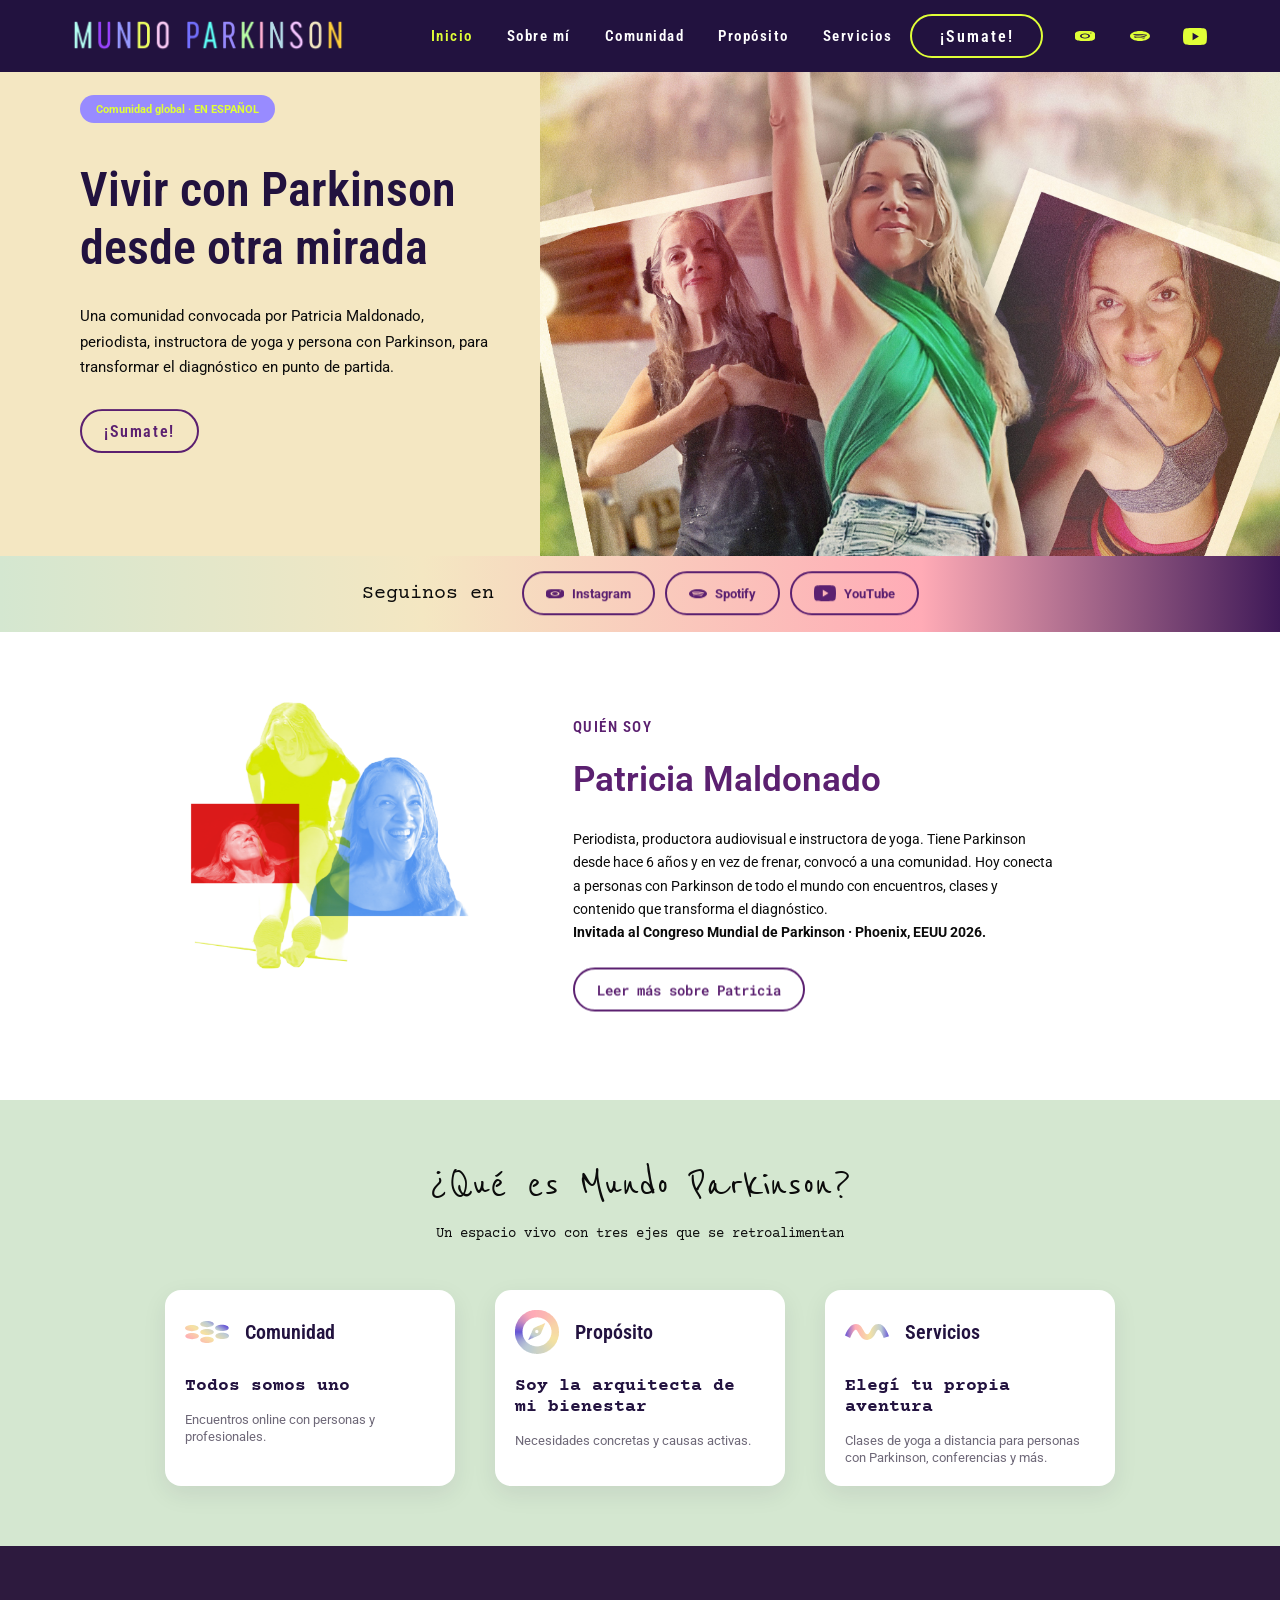
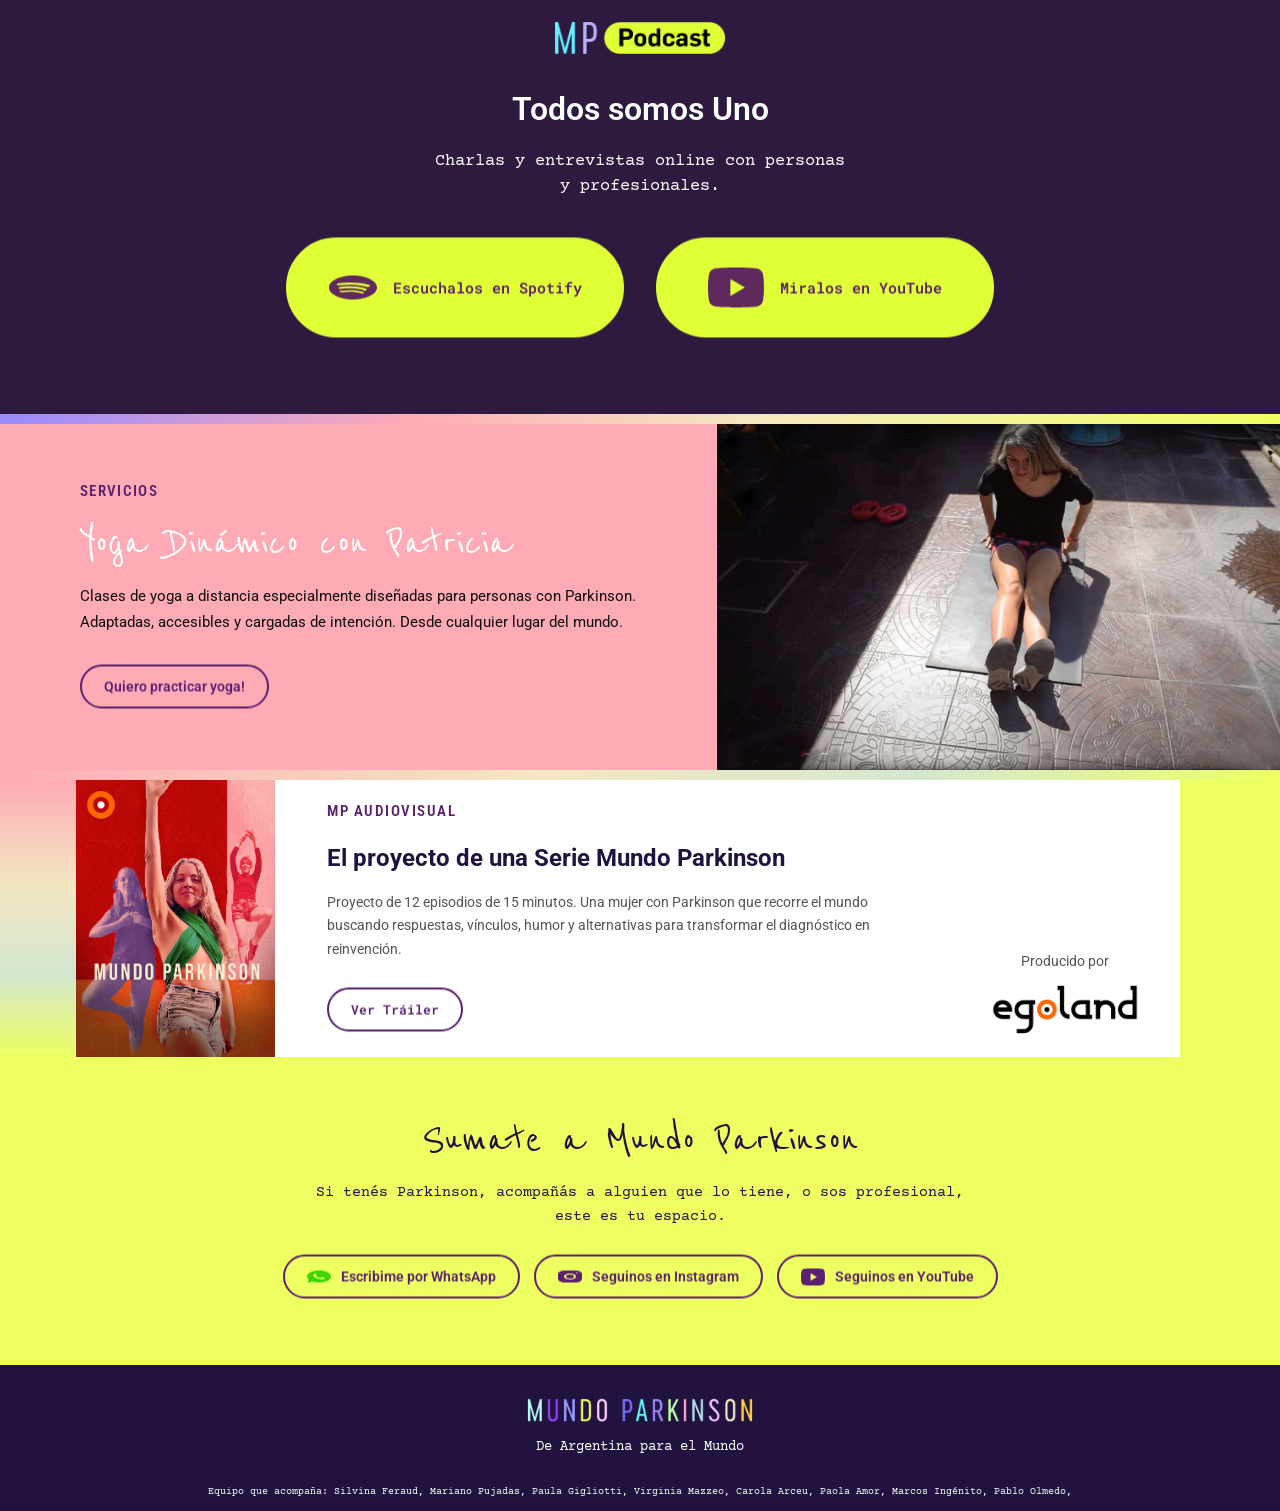
==== commit d1e107f5: "ultima revision" ====
--- a/index.html
+++ b/index.html
@@ -162,7 +162,7 @@
 
       <div class="hero-image">
         <img
-          src="assets/images/hero-home.png"
+          src="assets/images/hero-home.jpg"
           alt="Patricia Maldonado en diferentes momentos de su vida"
         >
       </div>
--- a/css/styles.css
+++ b/css/styles.css
@@ -748,10 +748,24 @@
 }
 
 .community-hero {
+  position: relative;
+  overflow: hidden;
   min-height: 180px;
   background:
     linear-gradient(115deg, rgba(212, 231, 208, 0.96) 0%, rgba(244, 231, 194, 0.9) 38%, rgba(255, 171, 182, 0.86) 72%, rgba(91, 32, 112, 0.42) 100%),
     var(--verde-agua);
+}
+
+.community-hero img {
+  position: absolute;
+  top: 50%;
+  left: 0;
+  display: block;
+  width: 100%;
+  height: 110%;
+  min-height: 198px;
+  object-fit: cover;
+  object-position: center;
 }
 
 .community-page {
@@ -2272,6 +2286,10 @@
     min-height: 260px;
   }
 
+  .community-hero img {
+    min-height: 286px;
+  }
+
   .community-page-inner {
     padding: 76px 80px 194px;
   }
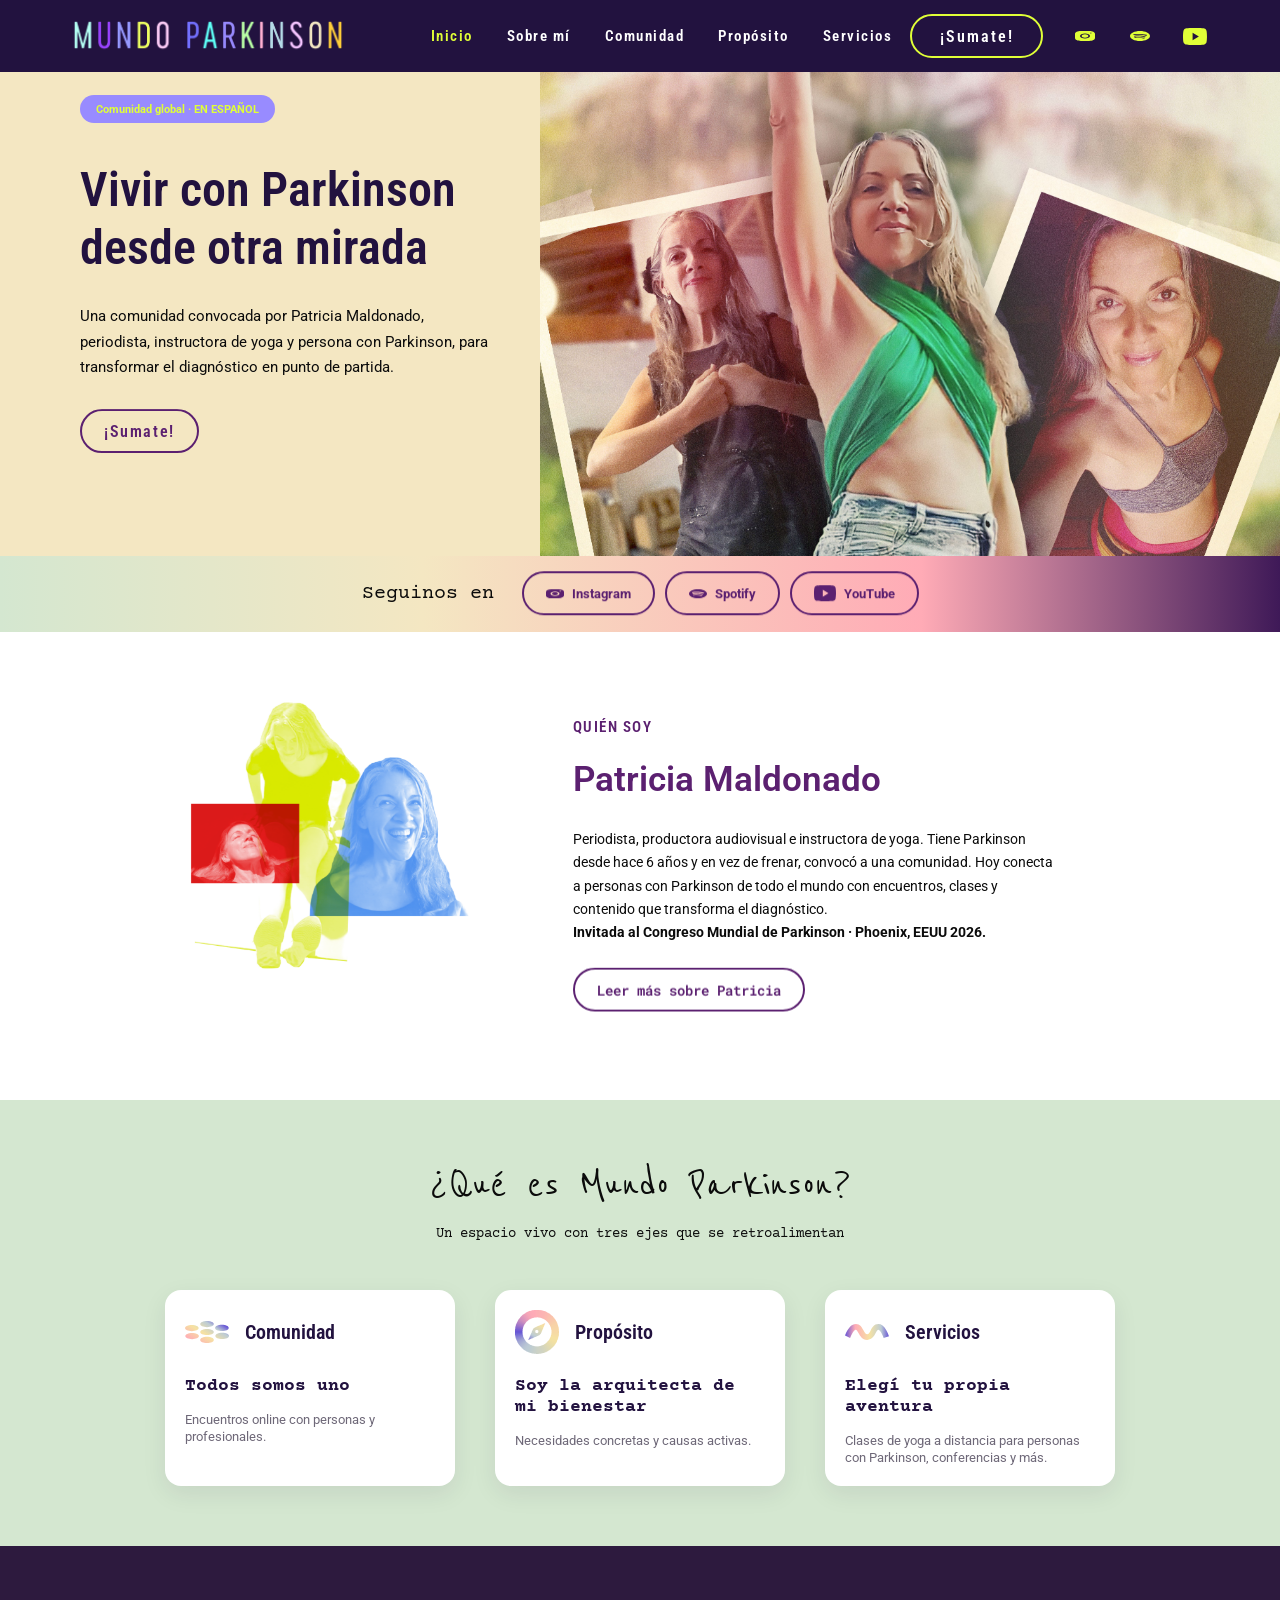
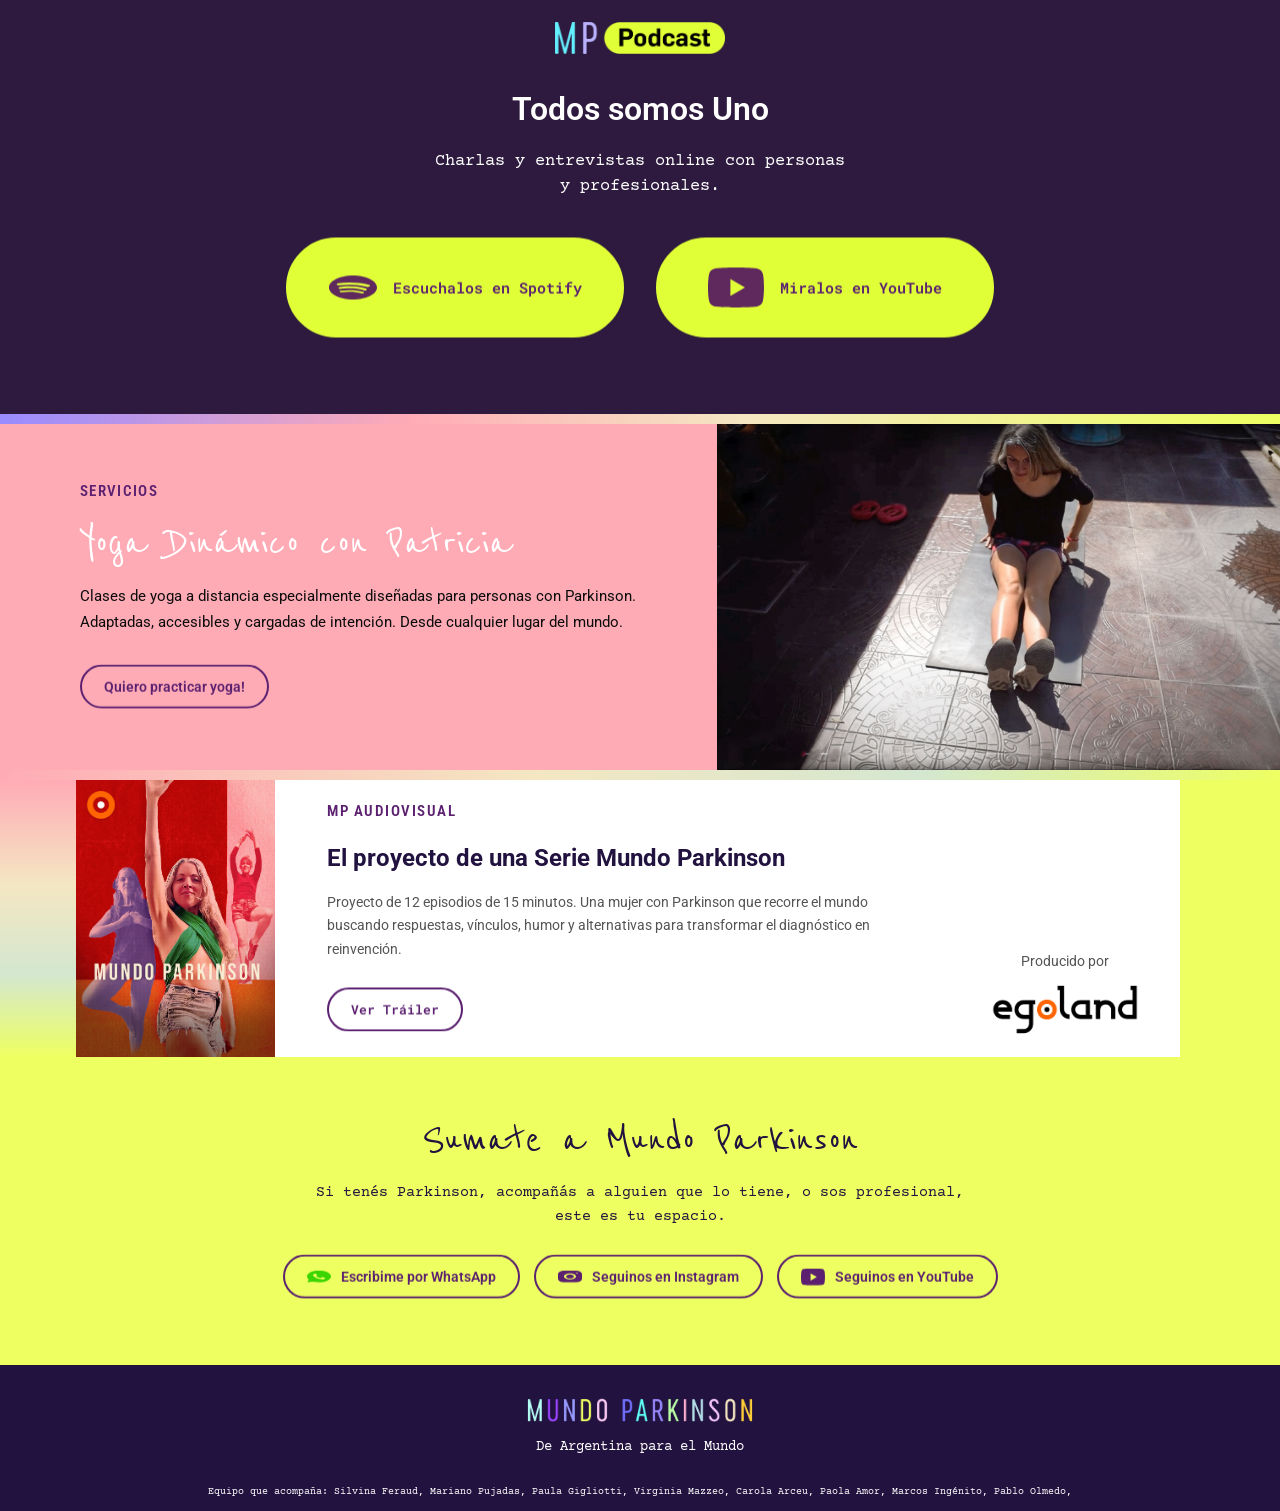
==== commit f9e753e5: "nuevo ajuste de OG image" ====
--- a/index.html
+++ b/index.html
@@ -19,10 +19,12 @@
   >
   <meta property="og:title" content="Mundo Parkinson">
   <meta property="og:description" content="Transformando el diagnóstico en bienestar compartido.">
-  <meta property="og:image" content="assets/images/OG-Image_1200×630.jpg">
+  <meta property="og:url" content="https://virmazzeo11.github.io/mundo-parkinson-web/">
+  <meta property="og:site_name" content="Mundo Parkinson">
+  <meta property="og:image" content="https://virmazzeo11.github.io/mundo-parkinson-web/assets/images/OG-Image_1200%C3%97630.jpg">
   <meta property="og:type" content="website">
   <meta name="twitter:card" content="summary_large_image">
-  <meta name="twitter:image" content="assets/images/OG-Image_1200×630.jpg">
+  <meta name="twitter:image" content="https://virmazzeo11.github.io/mundo-parkinson-web/assets/images/OG-Image_1200%C3%97630.jpg">
 
   <link rel="preconnect" href="https://fonts.googleapis.com">
   <link rel="preconnect" href="https://fonts.gstatic.com" crossorigin>
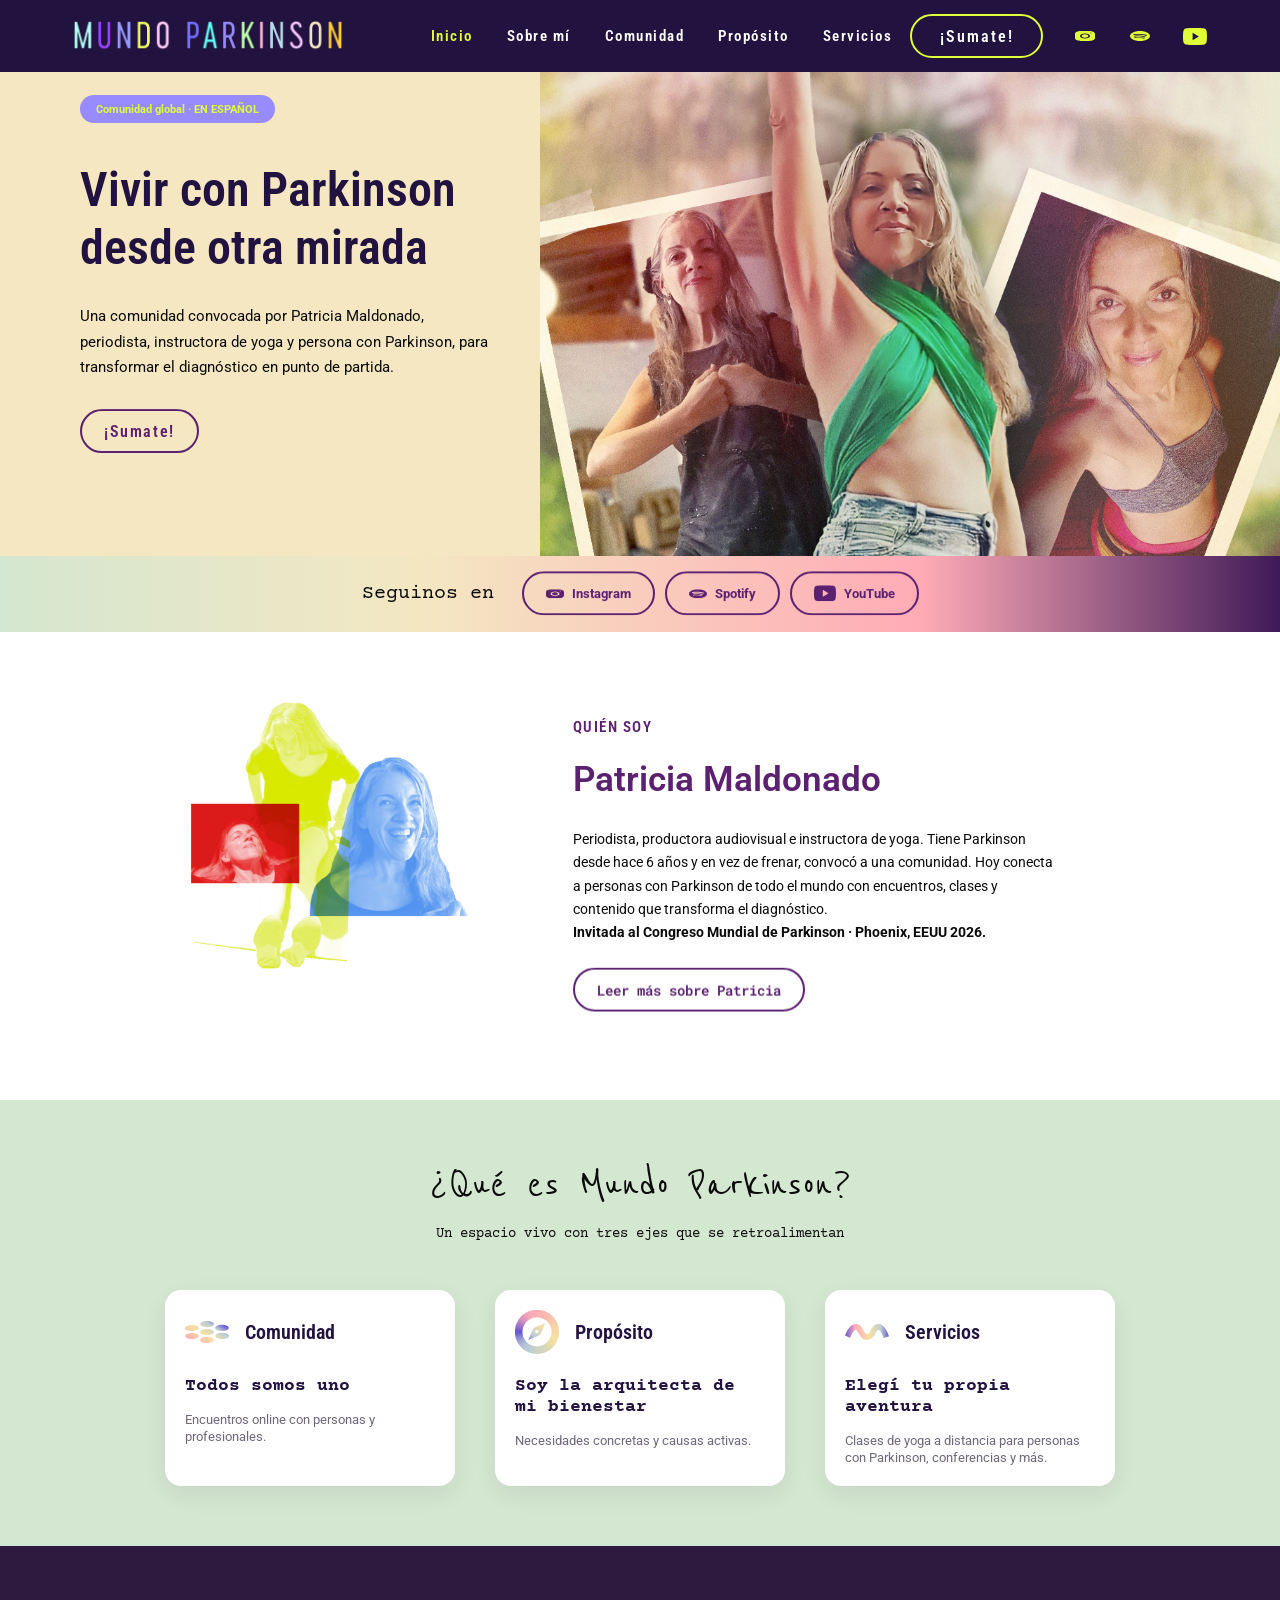
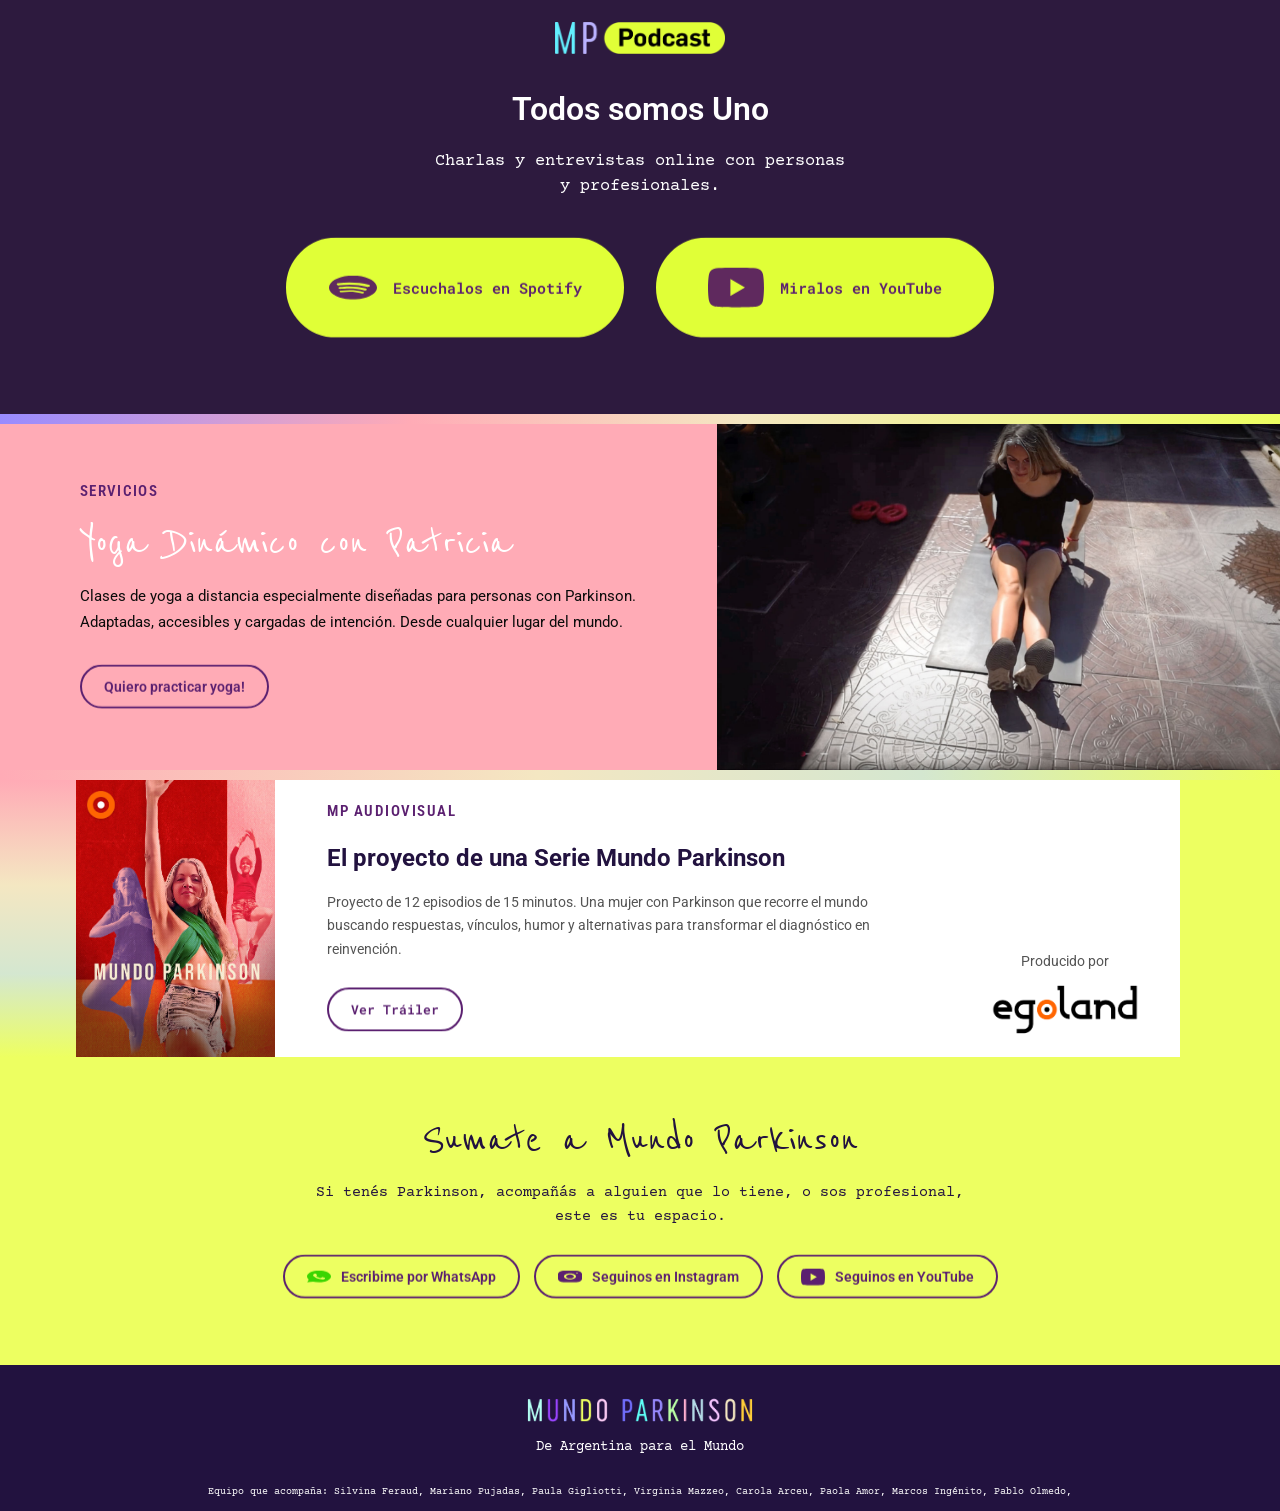
==== commit 694f5bd9: "actualizar OG" ====
--- a/index.html
+++ b/index.html
@@ -21,10 +21,13 @@
   <meta property="og:description" content="Transformando el diagnóstico en bienestar compartido.">
   <meta property="og:url" content="https://virmazzeo11.github.io/mundo-parkinson-web/">
   <meta property="og:site_name" content="Mundo Parkinson">
-  <meta property="og:image" content="https://virmazzeo11.github.io/mundo-parkinson-web/assets/images/OG-Image_1200%C3%97630.jpg">
+  <meta property="og:image" content="https://virmazzeo11.github.io/mundo-parkinson-web/assets/images/og-image.jpg">
+  <meta property="og:image:width" content="1200">
+  <meta property="og:image:height" content="630">
+  <meta property="og:image:type" content="image/jpeg">
   <meta property="og:type" content="website">
   <meta name="twitter:card" content="summary_large_image">
-  <meta name="twitter:image" content="https://virmazzeo11.github.io/mundo-parkinson-web/assets/images/OG-Image_1200%C3%97630.jpg">
+  <meta name="twitter:image" content="https://virmazzeo11.github.io/mundo-parkinson-web/assets/images/og-image.jpg">
 
   <link rel="preconnect" href="https://fonts.googleapis.com">
   <link rel="preconnect" href="https://fonts.gstatic.com" crossorigin>
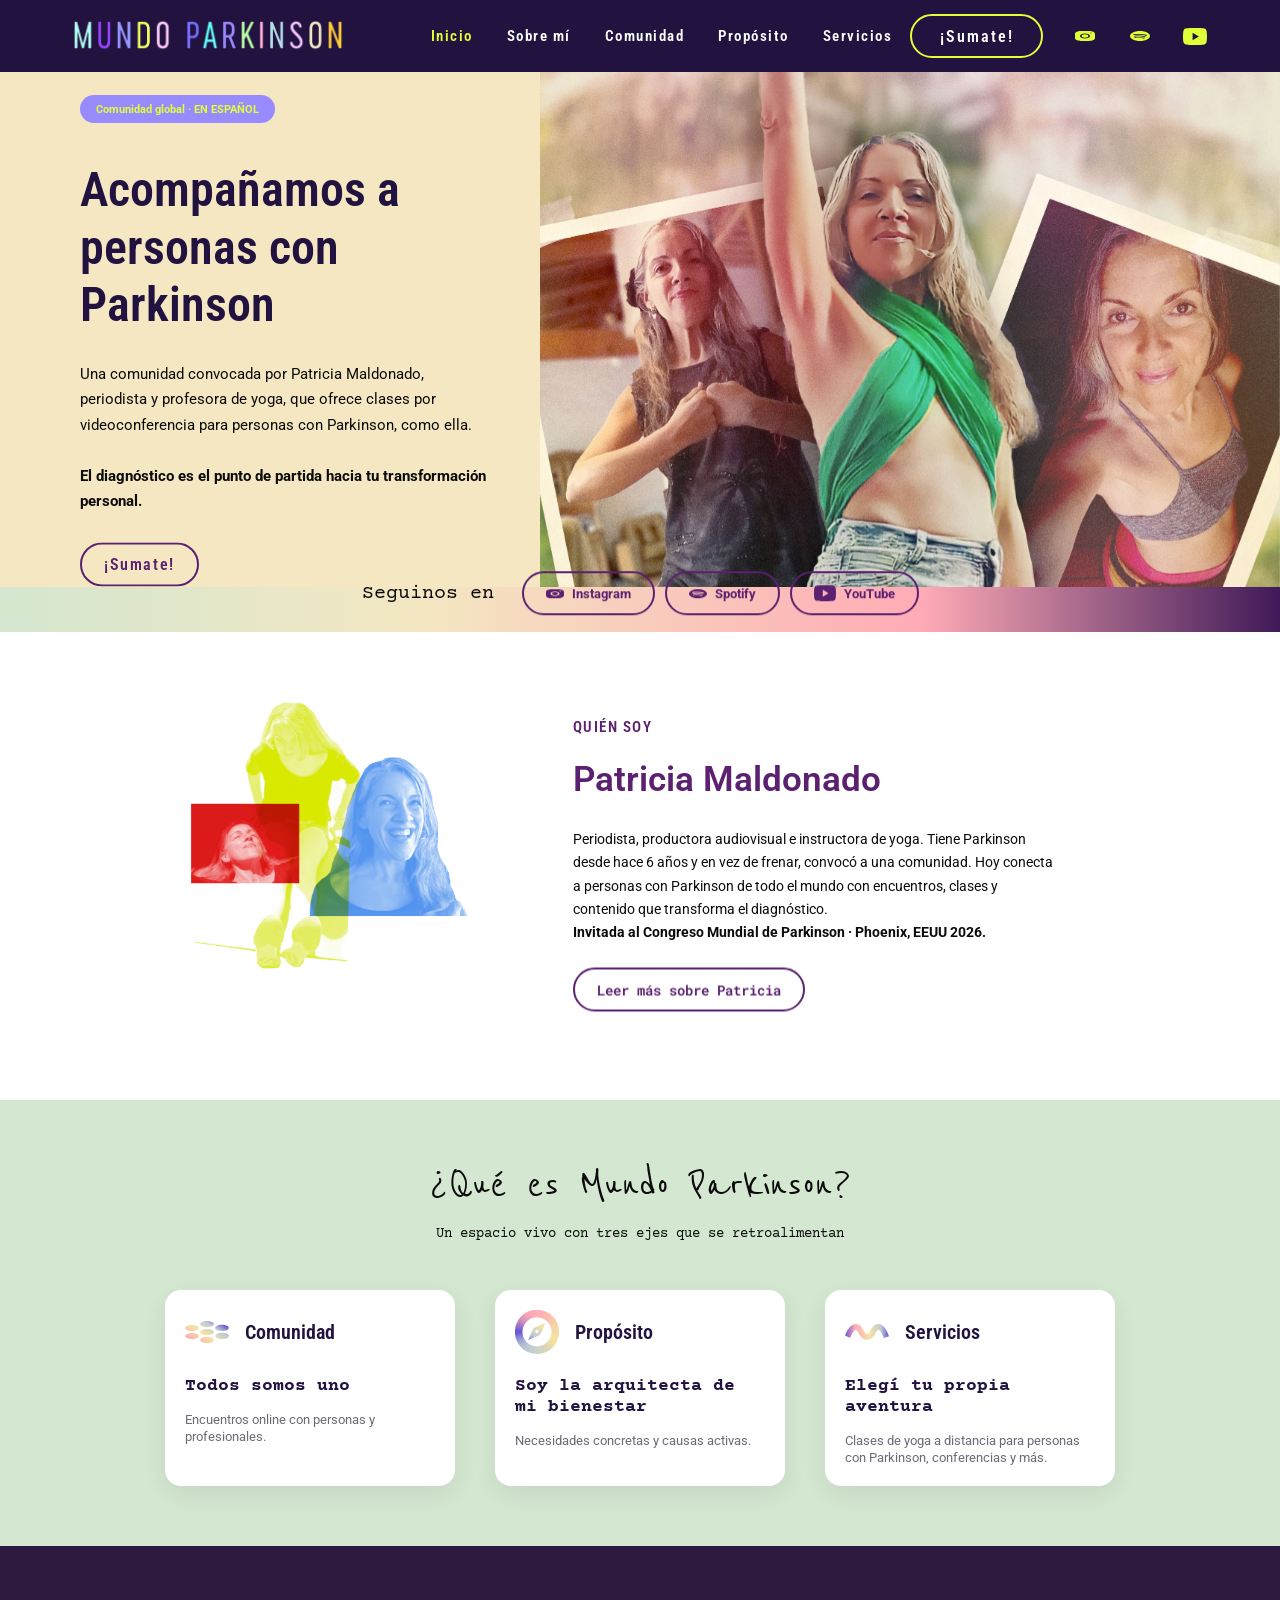
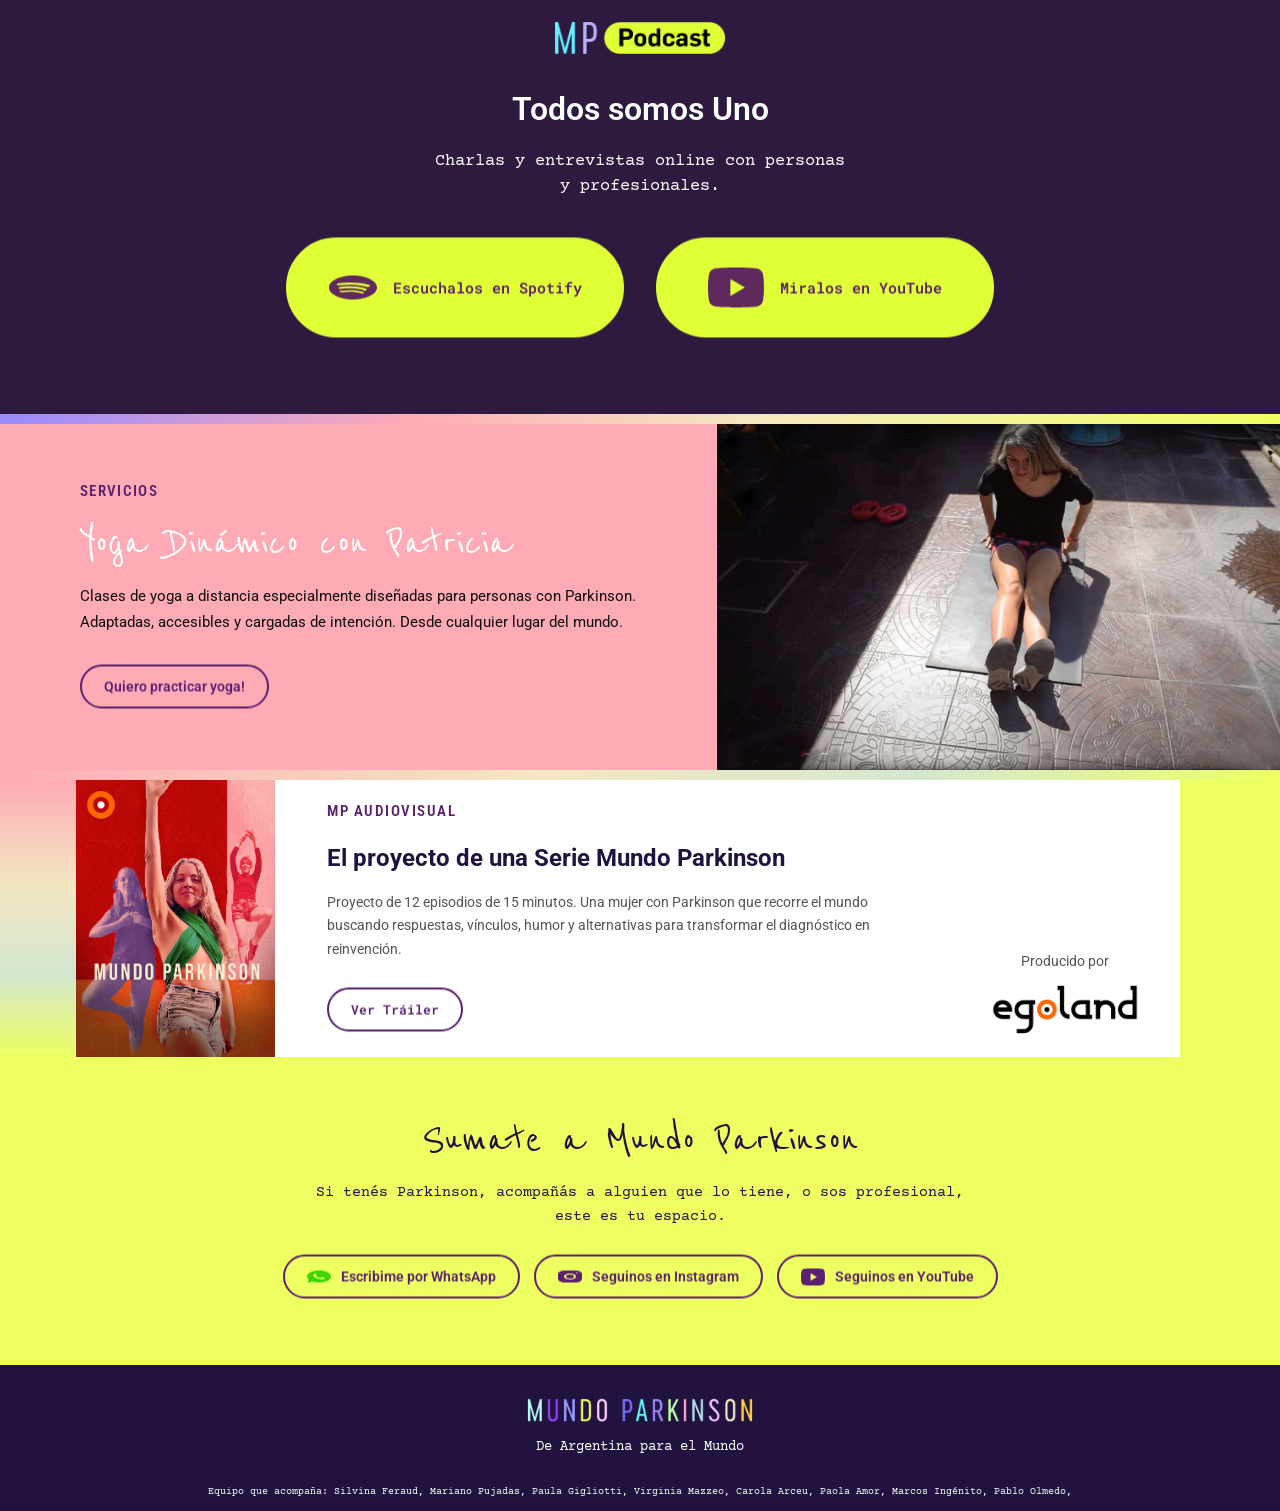
==== commit a7b5abf2: "cambia el titulo" ====
--- a/index.html
+++ b/index.html
@@ -149,14 +149,13 @@
         </p>
 
         <h1>
-          Vivir con Parkinson
-          <span>desde otra mirada</span>
+          Acompañamos a personas con Parkinson
         </h1>
 
         <p class="hero-description">
-          Una comunidad convocada por Patricia Maldonado, periodista,
-          instructora de yoga y persona con Parkinson, para transformar
-          el diagnóstico en punto de partida.
+          Una comunidad convocada por Patricia Maldonado, periodista y profesora de yoga, que ofrece clases por videoconferencia para personas con Parkinson, como ella.
+          <br><br>
+          <strong>El diagnóstico es el punto de partida hacia tu transformación personal.</strong>
         </p>
 
         <a class="button button-outline" href="#">
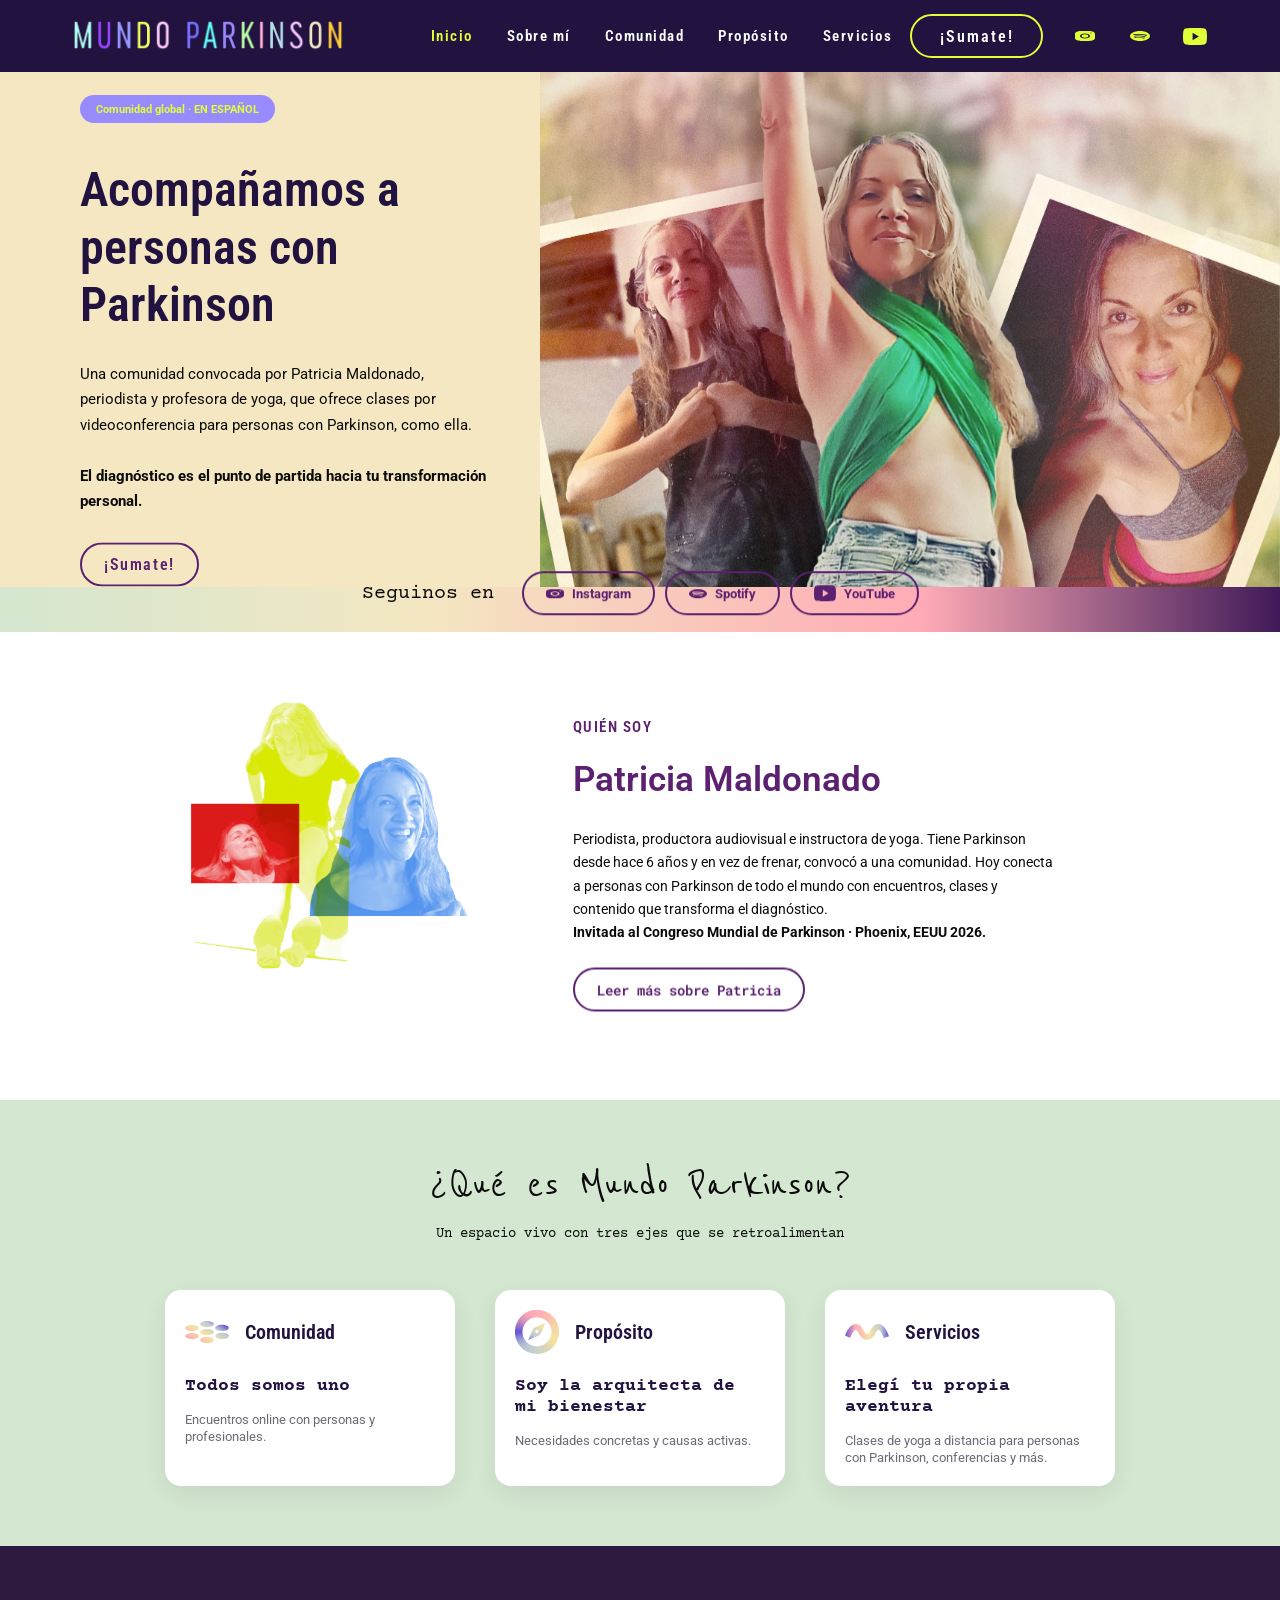
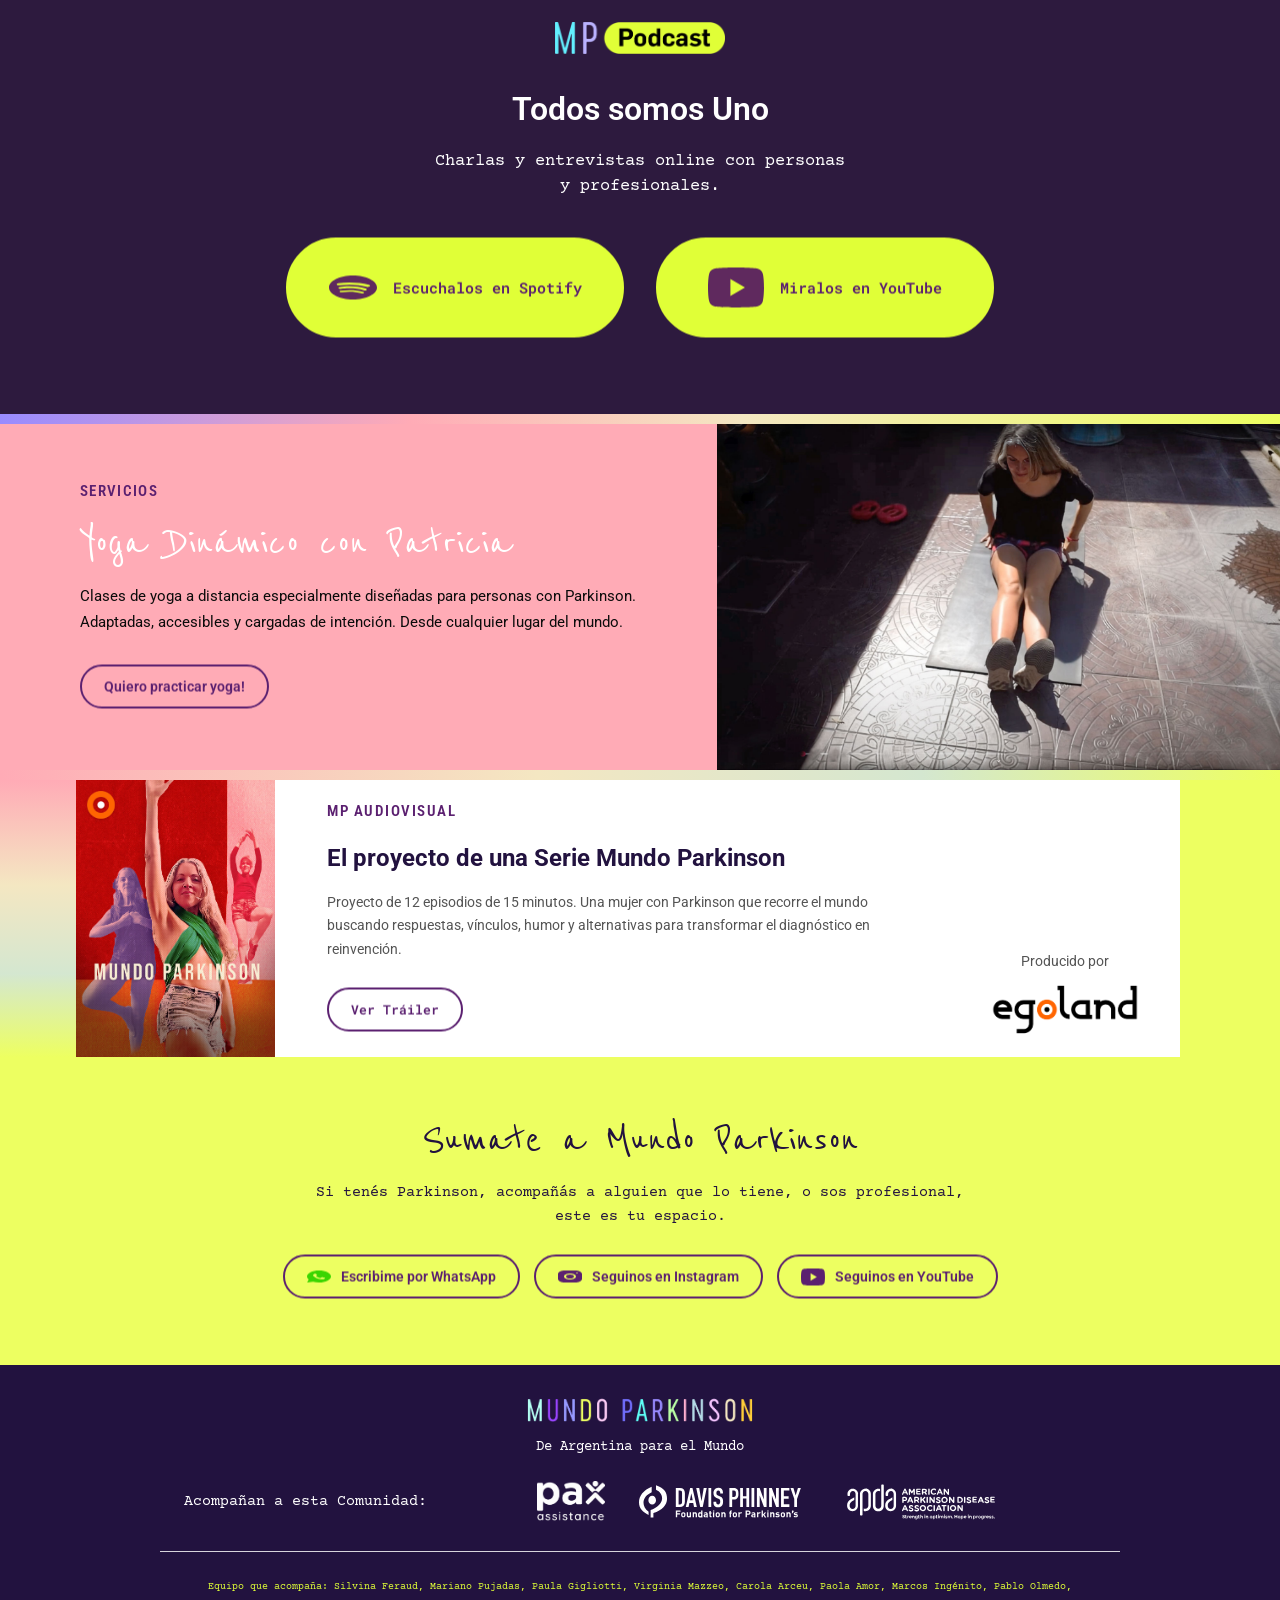
==== commit 4607018c: "actualizar" ====
--- a/index.html
+++ b/index.html
@@ -547,6 +547,16 @@
       <p>De Argentina para el Mundo</p>
     </div>
 
+    <div class="footer-institutions" aria-label="Instituciones que acompañan">
+      <p class="footer-institutions-title">Acompañan a esta Comunidad:</p>
+
+      <div class="footer-institutions-logos">
+        <img src="assets/logos/pax-logo-bco.png" alt="PAX Assistance">
+        <img src="assets/logos/foundation-logo-bco.svg" alt="Davis Phinney Foundation">
+        <img src="assets/logos/apda-logo-bco.svg" alt="APDA">
+      </div>
+    </div>
+
     <div class="footer-team">
       Equipo que acompaña: Silvina Feraud, Mariano Pujadas, Paula Gigliotti, Virginia Mazzeo, Carola Arceu, Paola Amor, Marcos Ingénito, Pablo Olmedo,
     </div>
--- a/css/styles.css
+++ b/css/styles.css
@@ -1270,6 +1270,27 @@
   font-weight: 700;
 }
 
+.about-page-text a {
+  color: inherit;
+  text-decoration: underline;
+  text-underline-offset: 2px;
+}
+
+.about-foundation-block {
+  margin-top: 28px;
+}
+
+.about-foundation-block p {
+  margin-bottom: 0;
+}
+
+.about-foundation-block img {
+  width: min(100%, 173px);
+  height: auto;
+  margin: 24px 0 0;
+  object-fit: contain;
+}
+
 .about-page-photo {
   width: 284px;
   max-width: 100%;
@@ -1608,6 +1629,41 @@
   line-height: 1.66;
 }
 
+.services-apda-block {
+  display: flex;
+  flex-direction: column;
+  align-items: center;
+  max-width: 650px;
+  margin: 54px auto 0;
+  text-align: center;
+}
+
+.services-apda-block::before {
+  width: 100%;
+  height: 2px;
+  margin-bottom: 32px;
+  background: var(--rosa);
+  content: "";
+}
+
+.services-apda-block p {
+  margin: 0;
+  color: var(--negro);
+  font-size: 15px;
+  line-height: 1.66;
+}
+
+.services-apda-block p + p {
+  margin-top: 18px;
+}
+
+.services-apda-block img {
+  width: min(100%, 220px);
+  height: auto;
+  margin-top: 24px;
+  object-fit: contain;
+}
+
 .services-photo-strip {
   width: 100%;
   max-width: 100vw;
@@ -1738,6 +1794,22 @@
   color: var(--negro);
   font-size: 15px;
   line-height: 1.66;
+}
+
+.services-pax-credit {
+  display: flex;
+  align-items: center;
+  gap: 10px;
+  margin-top: 44px;
+  color: var(--negro);
+  font-size: 13px;
+  line-height: 1.4;
+}
+
+.services-pax-credit img {
+  width: auto;
+  height: 29px;
+  object-fit: contain;
 }
 
 .services-final-cta {
@@ -1797,6 +1869,51 @@
   line-height: 1.15;
 }
 
+.footer-institutions {
+  display: grid;
+  grid-template-columns: 1fr;
+  align-items: center;
+  justify-items: center;
+  gap: 20px;
+  width: 100%;
+  max-width: 960px;
+  margin: 0 auto 18px;
+  padding: 4px 24px 26px;
+  border-bottom: 1px solid rgba(255, 255, 255, 0.82);
+  text-align: center;
+}
+
+.footer-institutions-title {
+  margin: 0;
+  color: var(--blanco);
+  font-family: "Courier Prime", "Courier New", monospace;
+  font-size: 15px;
+  line-height: 1.25;
+}
+
+.footer-institutions-logos {
+  display: flex;
+  flex-wrap: wrap;
+  align-items: center;
+  justify-content: center;
+  gap: 34px;
+}
+
+.footer-institutions-logos img {
+  width: auto;
+  max-width: 170px;
+  height: 34px;
+  object-fit: contain;
+}
+
+.footer-institutions-logos img[src$="pax-logo-bco.png"] {
+  height: 42px;
+}
+
+.footer-institutions-logos img[src$="apda-logo-bco.svg"] {
+  height: 46px;
+}
+
 .footer-team {
   display: flex;
   align-items: center;
@@ -1804,7 +1921,7 @@
   width: 100%;
   min-height: 27px;
   padding: 10px 24px 13px;
-  color: #FFFFFF;
+  color: var(--amarillo-fluo);
   background: var(--violeta-header);
   font-family: "Courier Prime", "Courier New", monospace;
   font-size: 10px;
@@ -1915,6 +2032,18 @@
   .services-final-inner {
     padding-right: 40px;
     padding-left: 40px;
+  }
+}
+
+@media (min-width: 700px) {
+  .footer-institutions {
+    grid-template-columns: auto minmax(0, 1fr);
+    justify-items: start;
+    text-align: left;
+  }
+
+  .footer-institutions-logos {
+    justify-self: center;
   }
 }
 
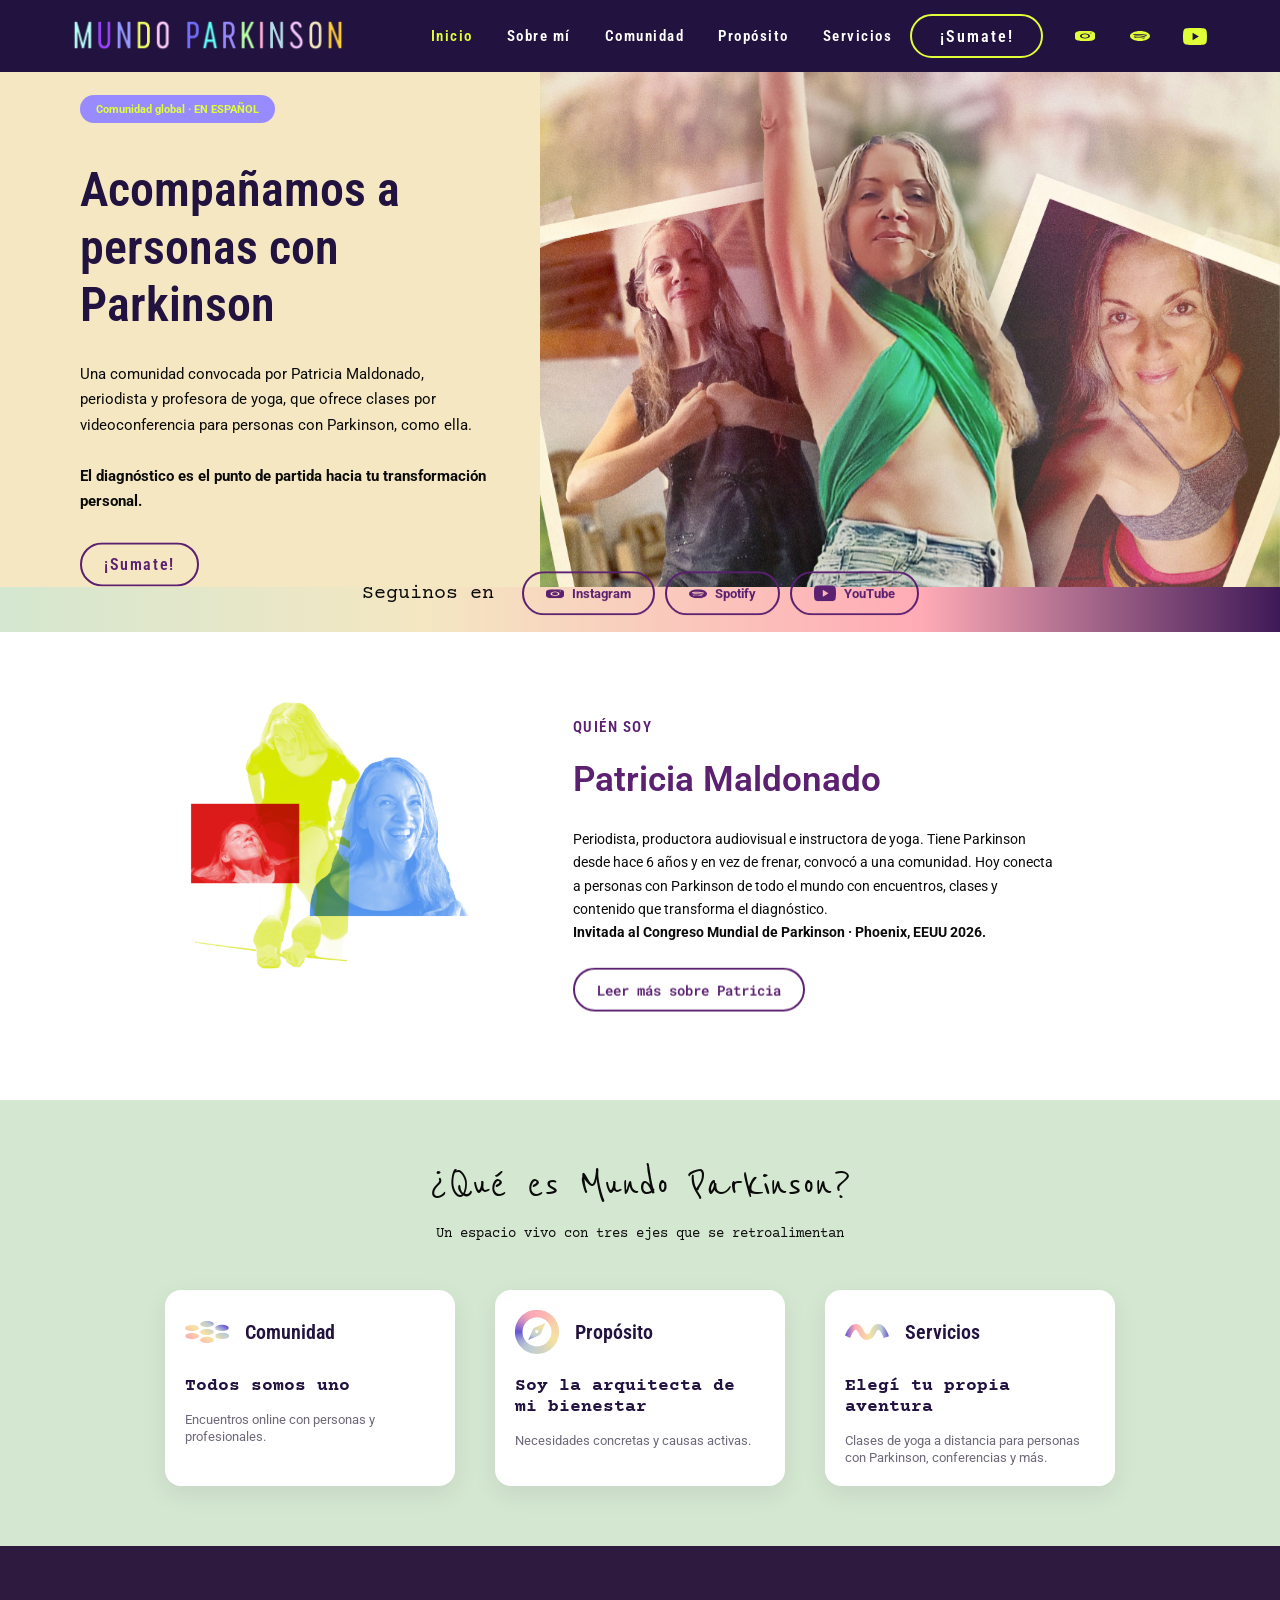
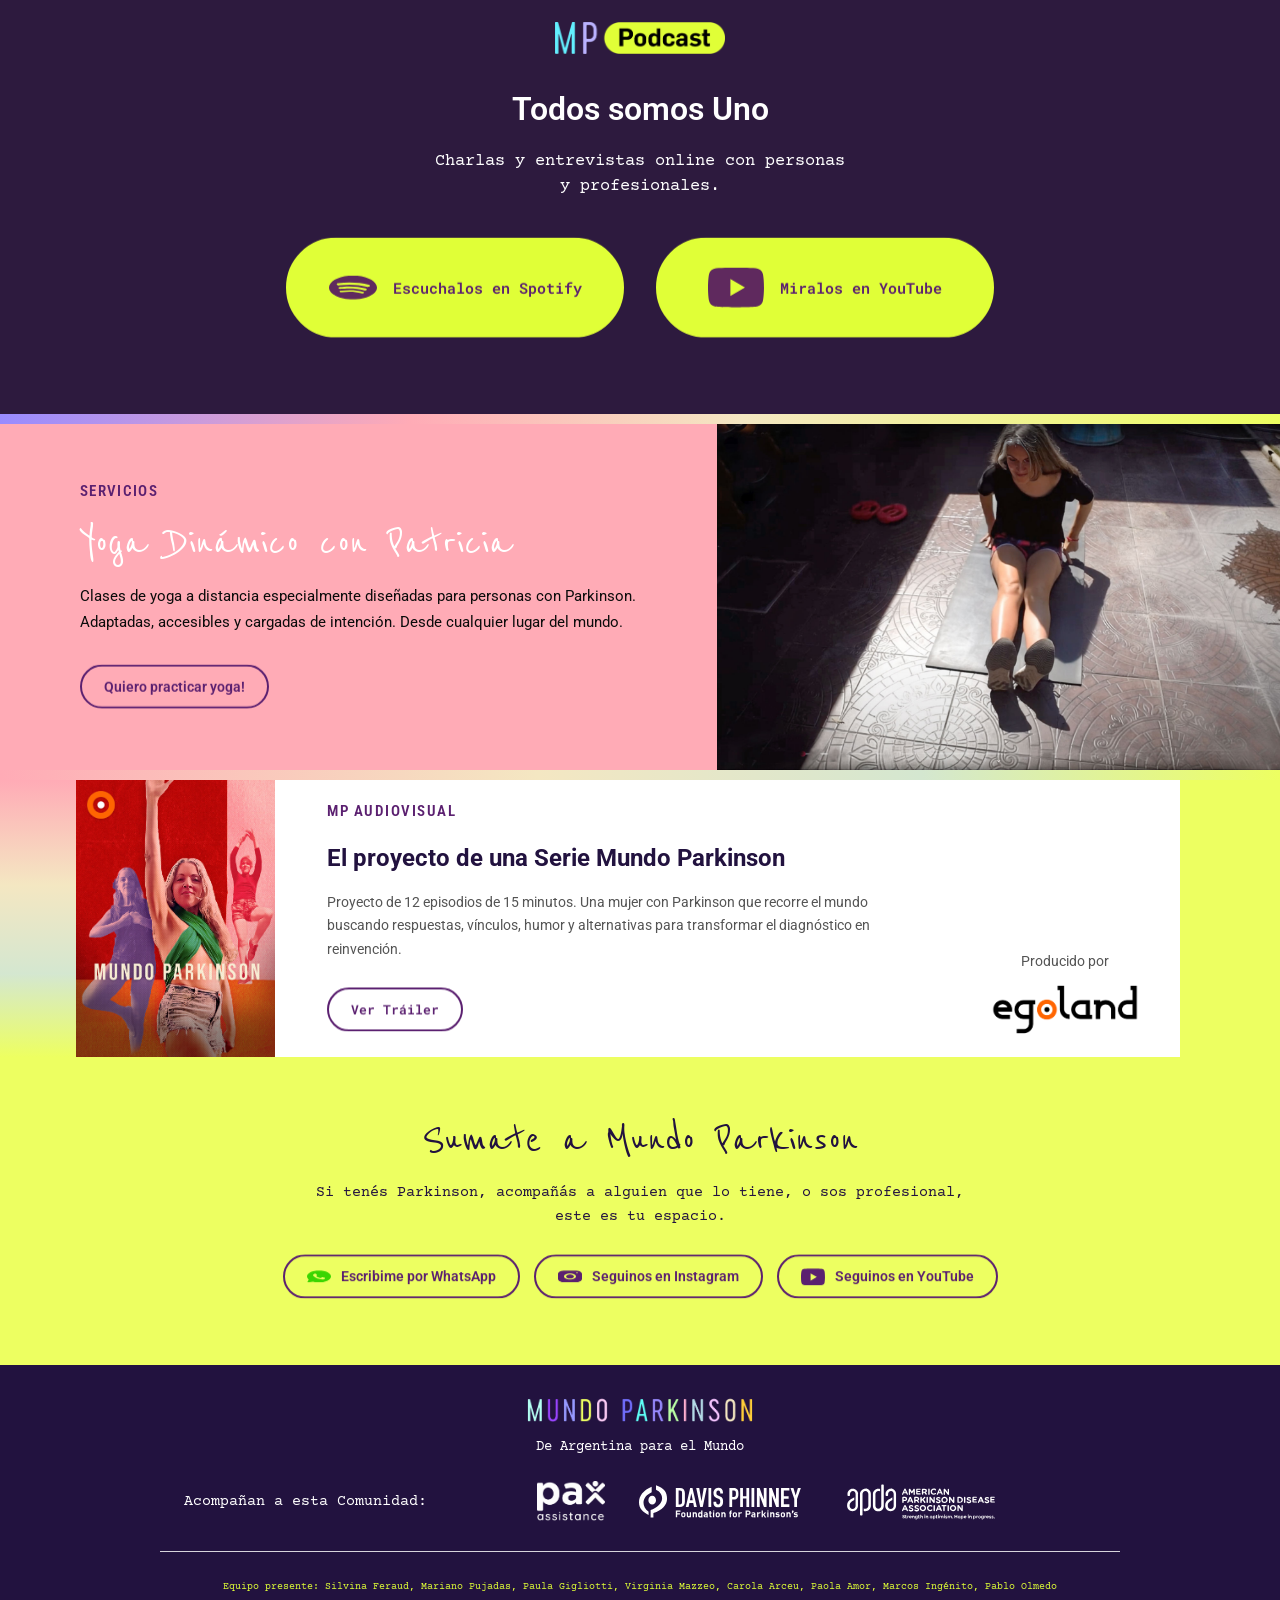
==== commit 6f33d622: "cambio" ====
--- a/index.html
+++ b/index.html
@@ -558,7 +558,7 @@
     </div>
 
     <div class="footer-team">
-      Equipo que acompaña: Silvina Feraud, Mariano Pujadas, Paula Gigliotti, Virginia Mazzeo, Carola Arceu, Paola Amor, Marcos Ingénito, Pablo Olmedo,
+      Equipo presente: Silvina Feraud, Mariano Pujadas, Paula Gigliotti, Virginia Mazzeo, Carola Arceu, Paola Amor, Marcos Ingénito, Pablo Olmedo
     </div>
   </footer>
 
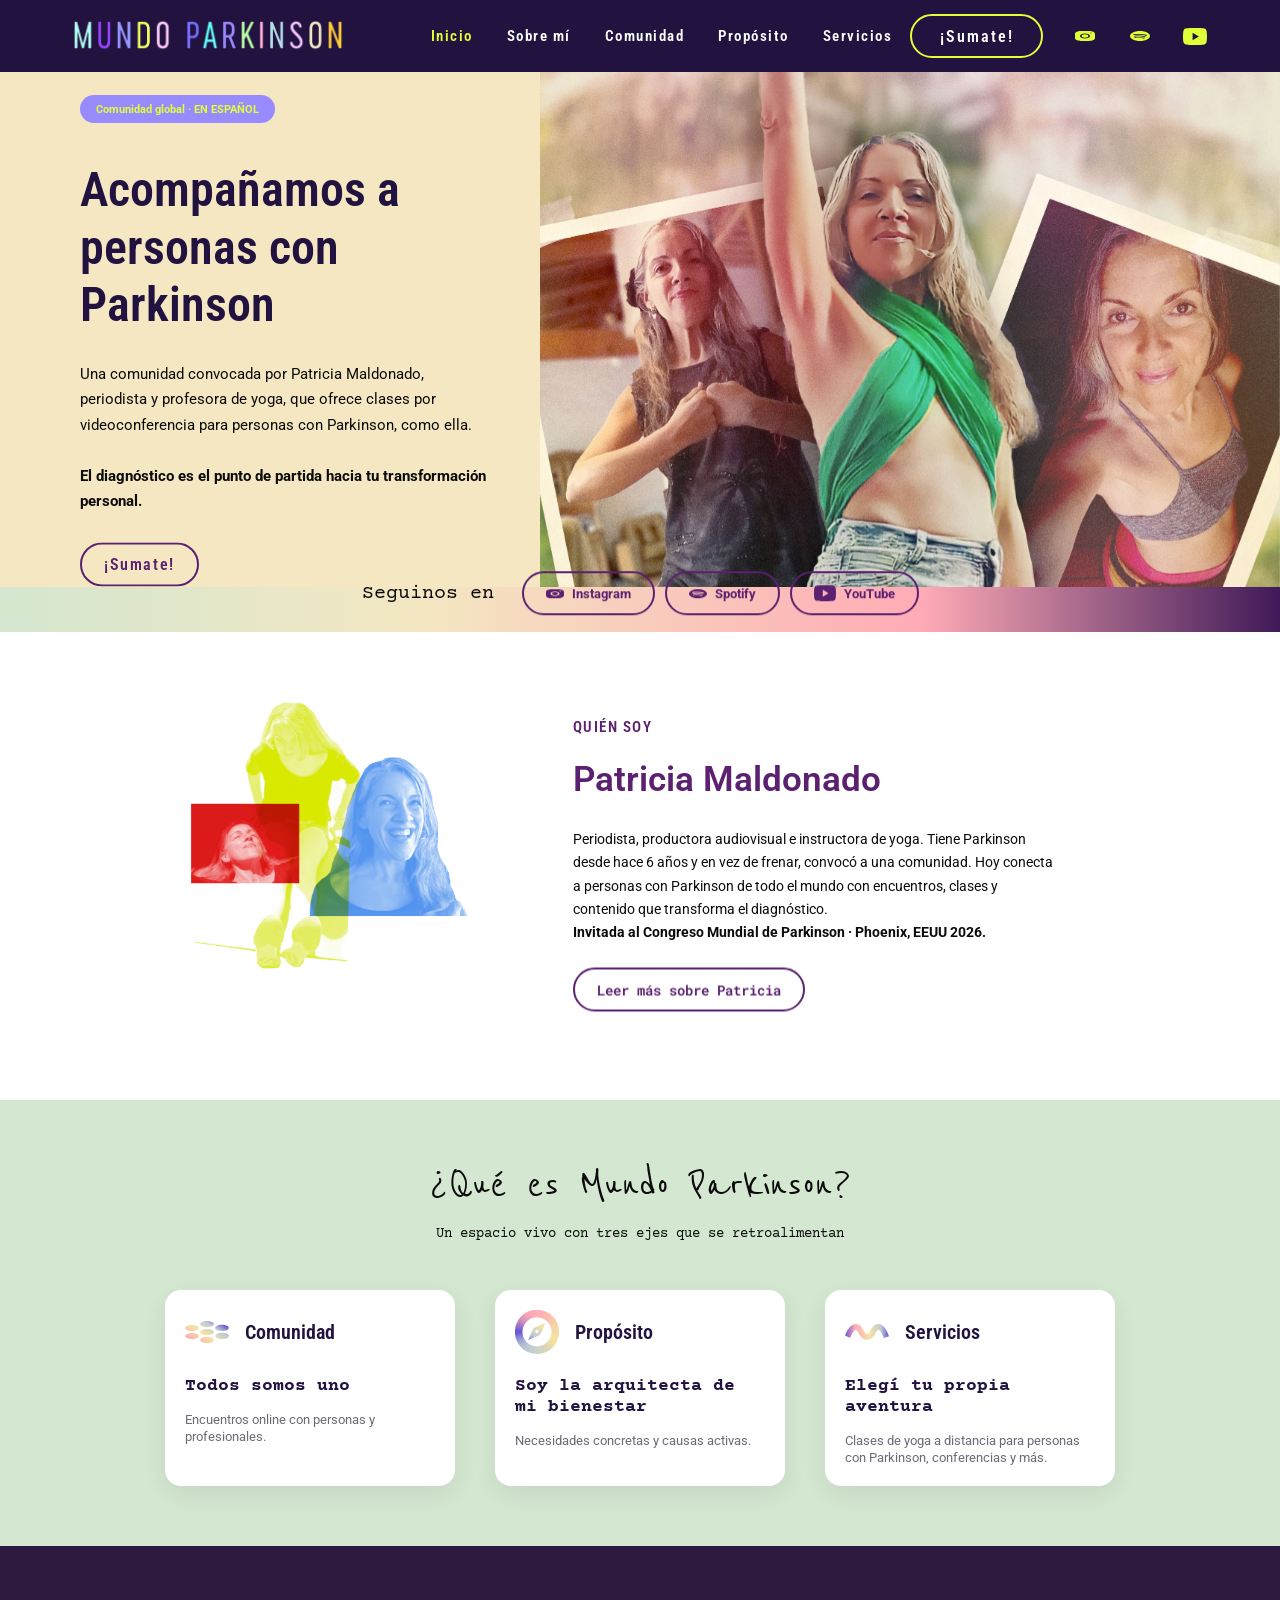
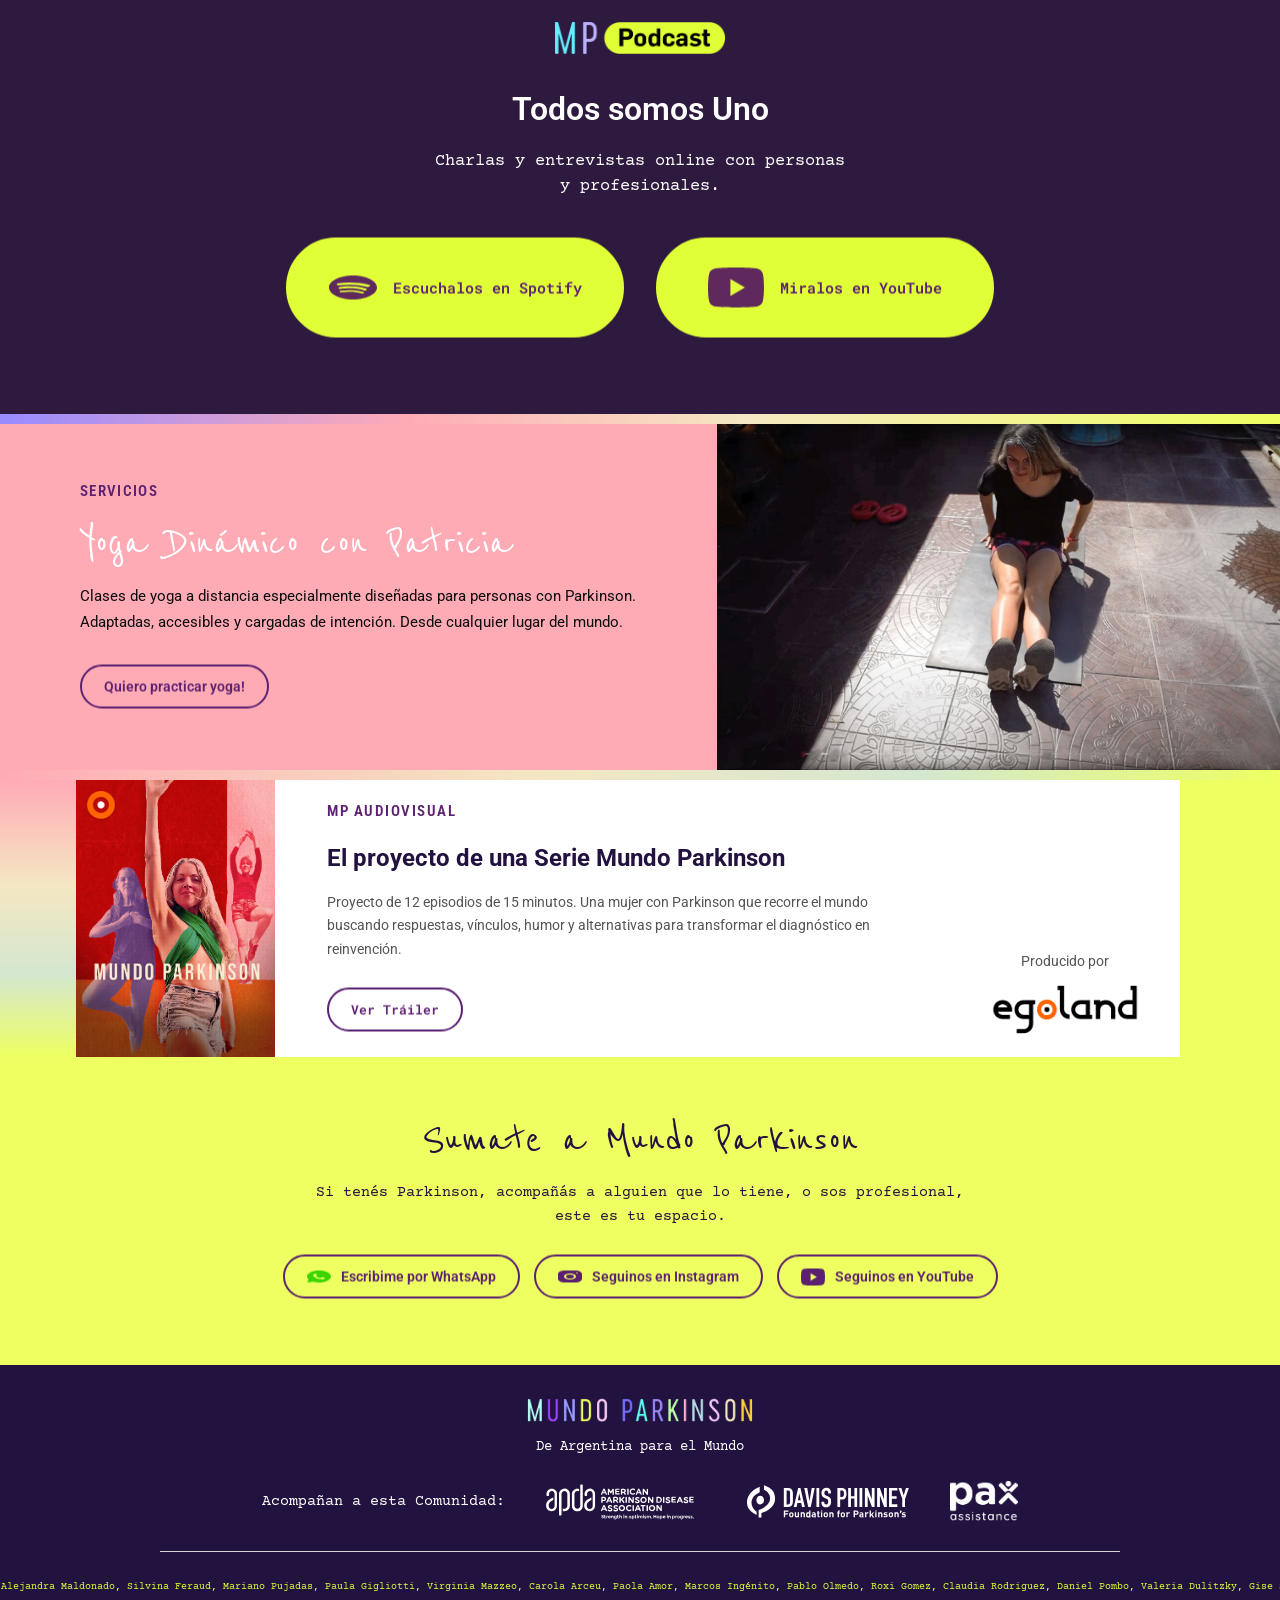
==== commit 41a22dcf: "actualizar" ====
--- a/index.html
+++ b/index.html
@@ -551,14 +551,14 @@
       <p class="footer-institutions-title">Acompañan a esta Comunidad:</p>
 
       <div class="footer-institutions-logos">
+        <img src="assets/logos/apda-logo-bco.svg" alt="APDA">
+        <img src="assets/logos/foundation-logo-bco.svg" alt="Davis Phinney Foundation">
         <img src="assets/logos/pax-logo-bco.png" alt="PAX Assistance">
-        <img src="assets/logos/foundation-logo-bco.svg" alt="Davis Phinney Foundation">
-        <img src="assets/logos/apda-logo-bco.svg" alt="APDA">
       </div>
     </div>
 
     <div class="footer-team">
-      Equipo presente: Silvina Feraud, Mariano Pujadas, Paula Gigliotti, Virginia Mazzeo, Carola Arceu, Paola Amor, Marcos Ingénito, Pablo Olmedo
+      Equipo presente: Matías y Francesco, Maria Alejandra Maldonado, Silvina Feraud, Mariano Pujadas, Paula Gigliotti, Virginia Mazzeo, Carola Arceu, Paola Amor, Marcos Ingénito, Pablo Olmedo, Roxi Gomez, Claudia Rodriguez, Daniel Pombo, Valeria Dulitzky, Gise Salinas, Gerardo Brandy, Fernanda Iglesias.
     </div>
   </footer>
 
--- a/css/styles.css
+++ b/css/styles.css
@@ -1629,6 +1629,85 @@
   line-height: 1.66;
 }
 
+.services-duo-block {
+  margin-top: 58px;
+  padding: 36px 24px;
+  border-radius: 16px;
+  background: rgba(255, 171, 182, 0.15);
+}
+
+.services-duo-header {
+  max-width: 650px;
+  margin: 0 auto;
+  text-align: center;
+}
+
+.services-duo-header h2 {
+  margin: 0;
+  color: var(--violeta-header);
+  font-family: "Roboto Condensed", Arial, sans-serif;
+  font-size: clamp(28px, 4vw, 36px);
+  font-weight: 600;
+  line-height: 1.18;
+}
+
+.services-duo-header p {
+  margin: 18px 0 0;
+  color: var(--negro);
+  font-size: 15px;
+  line-height: 1.66;
+}
+
+.services-duo-content {
+  display: grid;
+  gap: 32px;
+  margin-top: 34px;
+}
+
+.services-duo-copy {
+  display: grid;
+  gap: 32px;
+}
+
+.services-duo-copy ul {
+  display: grid;
+  gap: 16px;
+  margin: 0;
+  padding: 0;
+  list-style: none;
+}
+
+.services-duo-copy li {
+  position: relative;
+  padding-left: 20px;
+  color: var(--negro);
+  font-size: 15px;
+  line-height: 1.66;
+}
+
+.services-duo-copy li::before {
+  position: absolute;
+  left: 0;
+  content: "•";
+}
+
+.services-duo-copy strong,
+.services-duo-copy span {
+  display: block;
+}
+
+.services-duo-image {
+  min-height: 320px;
+}
+
+.services-duo-image img {
+  width: 100%;
+  height: 100%;
+  border-radius: 16px;
+  object-fit: cover;
+  object-position: center;
+}
+
 .services-apda-block {
   display: flex;
   flex-direction: column;
@@ -1636,14 +1715,6 @@
   max-width: 650px;
   margin: 54px auto 0;
   text-align: center;
-}
-
-.services-apda-block::before {
-  width: 100%;
-  height: 2px;
-  margin-bottom: 32px;
-  background: var(--rosa);
-  content: "";
 }
 
 .services-apda-block p {
@@ -2037,13 +2108,16 @@
 
 @media (min-width: 700px) {
   .footer-institutions {
-    grid-template-columns: auto minmax(0, 1fr);
+    grid-template-columns: auto auto;
+    gap: 30px;
+    justify-content: center;
     justify-items: start;
     text-align: left;
   }
 
   .footer-institutions-logos {
-    justify-self: center;
+    gap: 41px;
+    justify-self: start;
   }
 }
 
@@ -2209,6 +2283,16 @@
   .services-info-grid {
     grid-template-columns: repeat(2, minmax(0, 1fr));
     gap: 80px;
+  }
+
+  .services-duo-block {
+    padding: 44px;
+  }
+
+  .services-duo-content {
+    grid-template-columns: minmax(0, 1fr) minmax(280px, 0.9fr);
+    align-items: stretch;
+    gap: 48px;
   }
 
   .services-photo-grid {
